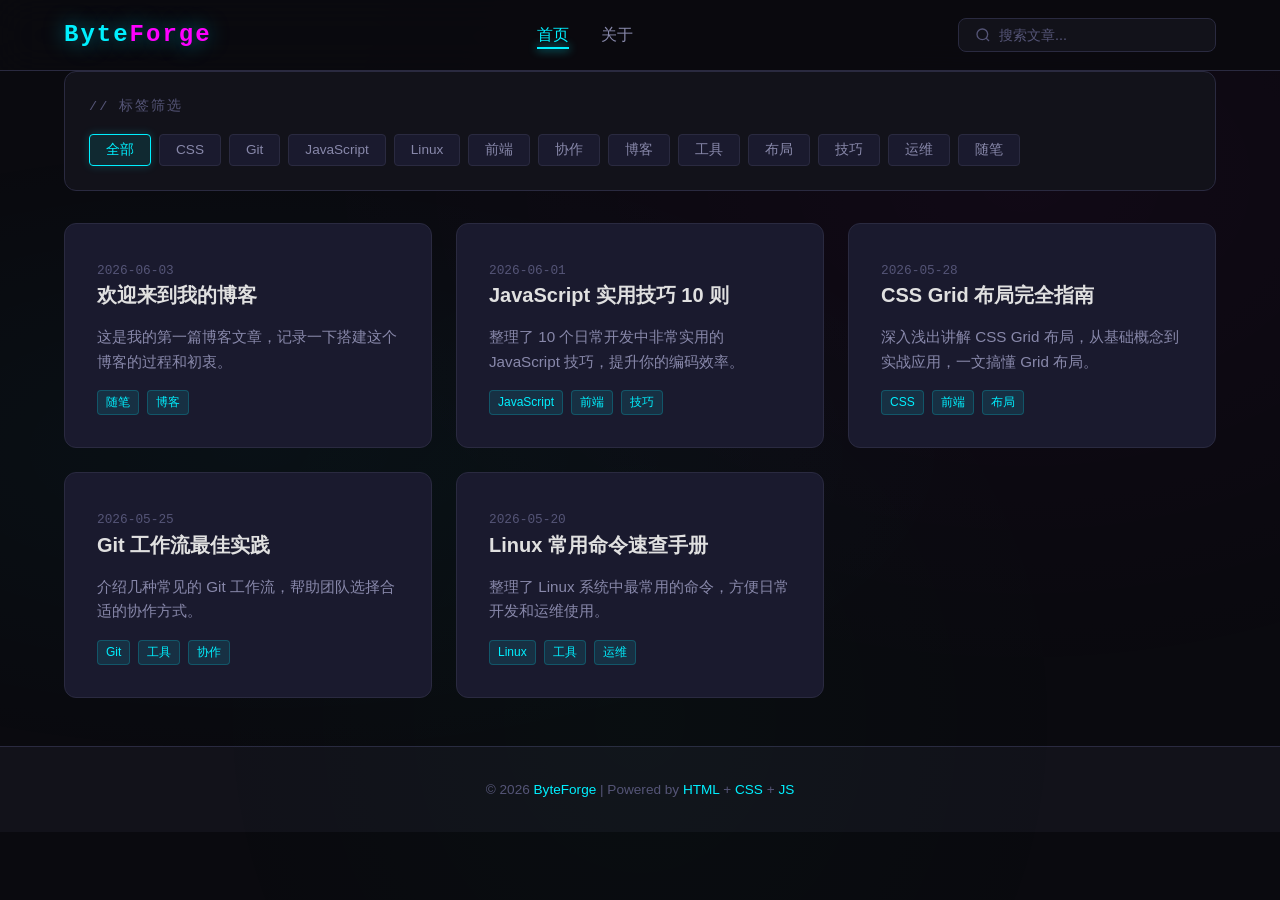
==== index.html @ 5837dc27 "init: 暗黑科技风个人博客" ====
<!DOCTYPE html>
<html lang="zh-CN">
<head>
  <meta charset="UTF-8">
  <meta name="viewport" content="width=device-width, initial-scale=1.0">
  <title>ByteForge | 暗黑科技博客</title>
  <meta name="description" content="一个暗黑科技风格的个人技术博客">
  <link rel="stylesheet" href="css/style.css">
  <link rel="icon" href="data:image/svg+xml,<svg xmlns='http://www.w3.org/2000/svg' viewBox='0 0 100 100'><text y='.9em' font-size='90'>⚡</text></svg>">
</head>
<body>
  <!-- 导航栏 -->
  <nav class="navbar">
    <div class="container">
      <a href="index.html" class="logo">Byte<span>Forge</span></a>

      <button class="menu-toggle" id="menu-toggle" aria-label="菜单">
        <svg width="24" height="24" viewBox="0 0 24 24" fill="none" stroke="currentColor" stroke-width="2">
          <line x1="3" y1="6" x2="21" y2="6"/>
          <line x1="3" y1="12" x2="21" y2="12"/>
          <line x1="3" y1="18" x2="21" y2="18"/>
        </svg>
      </button>

      <ul class="nav-links" id="nav-links">
        <li><a href="index.html" class="active">首页</a></li>
        <li><a href="about.html">关于</a></li>
      </ul>

      <div class="search-box">
        <svg viewBox="0 0 24 24" fill="none" stroke="currentColor" stroke-width="2">
          <circle cx="11" cy="11" r="8"/>
          <path d="m21 21-4.35-4.35"/>
        </svg>
        <input type="text" id="search-input" placeholder="搜索文章...">
      </div>
    </div>
  </nav>

  <!-- 主内容 -->
  <main class="container">
    <!-- 标签云 -->
    <section class="tag-cloud" id="tag-cloud">
      <!-- 动态生成 -->
    </section>

    <!-- 文章列表 -->
    <section class="posts-grid" id="posts-grid">
      <!-- 动态生成 -->
    </section>
  </main>

  <!-- 页脚 -->
  <footer class="footer">
    <div class="container">
      <p>
        &copy; 2026 <span class="neon-text">ByteForge</span> |
        Powered by <span class="neon-text">HTML</span> + <span class="neon-text">CSS</span> + <span class="neon-text">JS</span>
      </p>
    </div>
  </footer>

  <!-- 返回顶部按钮 -->
  <button class="back-to-top" id="back-to-top" aria-label="返回顶部">
    <svg width="20" height="20" viewBox="0 0 24 24" fill="none" stroke="currentColor" stroke-width="2">
      <polyline points="18 15 12 9 6 15"/>
    </svg>
  </button>

  <!-- 脚本 -->
  <script src="js/posts.js"></script>
  <script src="js/main.js"></script>
</body>
</html>
---- css/style.css ----
/* ===== 暗黑科技风主题 ===== */

/* CSS 变量 */
:root {
  /* 主色调 */
  --bg-primary: #0a0a0f;
  --bg-secondary: #12121a;
  --bg-card: #1a1a2e;
  --bg-card-hover: #222240;

  /* 霓虹色 */
  --neon-cyan: #00f0ff;
  --neon-purple: #ff00ff;
  --neon-green: #00ff88;
  --neon-pink: #ff3366;

  /* 文字色 */
  --text-primary: #e0e0e0;
  --text-secondary: #8888aa;
  --text-muted: #555577;

  /* 边框 */
  --border-color: #2a2a40;
  --border-glow: rgba(0, 240, 255, 0.3);

  /* 阴影 */
  --shadow-neon: 0 0 15px rgba(0, 240, 255, 0.2);
  --shadow-card: 0 4px 20px rgba(0, 0, 0, 0.3);

  /* 间距 */
  --spacing-xs: 4px;
  --spacing-sm: 8px;
  --spacing-md: 16px;
  --spacing-lg: 24px;
  --spacing-xl: 32px;
  --spacing-2xl: 48px;

  /* 圆角 */
  --radius-sm: 4px;
  --radius-md: 8px;
  --radius-lg: 12px;

  /* 字体 */
  --font-mono: 'Consolas', 'Monaco', 'Courier New', monospace;
  --font-sans: -apple-system, BlinkMacSystemFont, 'Segoe UI', Roboto, sans-serif;

  /* 动画 */
  --transition-fast: 0.2s ease;
  --transition-normal: 0.3s ease;
}

/* ===== 基础重置 ===== */
*,
*::before,
*::after {
  box-sizing: border-box;
  margin: 0;
  padding: 0;
}

html {
  scroll-behavior: smooth;
  font-size: 16px;
}

body {
  font-family: var(--font-sans);
  background: var(--bg-primary);
  color: var(--text-primary);
  line-height: 1.6;
  min-height: 100vh;
  overflow-x: hidden;
}

/* 背景动画 */
body::before {
  content: '';
  position: fixed;
  top: 0;
  left: 0;
  width: 100%;
  height: 100%;
  background:
    radial-gradient(ellipse at 20% 50%, rgba(0, 240, 255, 0.03) 0%, transparent 50%),
    radial-gradient(ellipse at 80% 20%, rgba(255, 0, 255, 0.03) 0%, transparent 50%),
    radial-gradient(ellipse at 50% 80%, rgba(0, 255, 136, 0.02) 0%, transparent 50%);
  pointer-events: none;
  z-index: 0;
}

a {
  color: var(--neon-cyan);
  text-decoration: none;
  transition: var(--transition-fast);
}

a:hover {
  color: var(--neon-purple);
  text-shadow: 0 0 10px rgba(255, 0, 255, 0.5);
}

/* ===== 容器 ===== */
.container {
  max-width: 1200px;
  margin: 0 auto;
  padding: 0 var(--spacing-lg);
  position: relative;
  z-index: 1;
}

/* ===== 导航栏 ===== */
.navbar {
  background: rgba(10, 10, 15, 0.9);
  backdrop-filter: blur(20px);
  border-bottom: 1px solid var(--border-color);
  position: sticky;
  top: 0;
  z-index: 100;
  padding: var(--spacing-md) 0;
}

.navbar .container {
  display: flex;
  align-items: center;
  justify-content: space-between;
  gap: var(--spacing-lg);
}

.logo {
  font-family: var(--font-mono);
  font-size: 1.5rem;
  font-weight: 700;
  color: var(--neon-cyan);
  text-shadow: 0 0 20px rgba(0, 240, 255, 0.5);
  letter-spacing: 2px;
}

.logo span {
  color: var(--neon-purple);
}

.nav-links {
  display: flex;
  gap: var(--spacing-xl);
  list-style: none;
}

.nav-links a {
  color: var(--text-secondary);
  font-weight: 500;
  position: relative;
  padding: var(--spacing-xs) 0;
}

.nav-links a::after {
  content: '';
  position: absolute;
  bottom: -2px;
  left: 0;
  width: 0;
  height: 2px;
  background: var(--neon-cyan);
  box-shadow: 0 0 10px var(--neon-cyan);
  transition: var(--transition-normal);
}

.nav-links a:hover::after,
.nav-links a.active::after {
  width: 100%;
}

.nav-links a:hover,
.nav-links a.active {
  color: var(--neon-cyan);
  text-shadow: none;
}

/* 搜索框 */
.search-box {
  display: flex;
  align-items: center;
  background: var(--bg-secondary);
  border: 1px solid var(--border-color);
  border-radius: var(--radius-md);
  padding: var(--spacing-sm) var(--spacing-md);
  transition: var(--transition-normal);
}

.search-box:focus-within {
  border-color: var(--neon-cyan);
  box-shadow: var(--shadow-neon);
}

.search-box svg {
  width: 16px;
  height: 16px;
  color: var(--text-muted);
  margin-right: var(--spacing-sm);
}

.search-box input {
  background: none;
  border: none;
  color: var(--text-primary);
  font-size: 0.9rem;
  width: 200px;
  outline: none;
}

.search-box input::placeholder {
  color: var(--text-muted);
}

/* 移动端菜单按钮 */
.menu-toggle {
  display: none;
  background: none;
  border: none;
  color: var(--text-primary);
  cursor: pointer;
  padding: var(--spacing-sm);
}

/* ===== 标签云 ===== */
.tag-cloud {
  display: flex;
  flex-wrap: wrap;
  gap: var(--spacing-sm);
  margin-bottom: var(--spacing-xl);
  padding: var(--spacing-lg);
  background: var(--bg-secondary);
  border-radius: var(--radius-lg);
  border: 1px solid var(--border-color);
}

.tag-cloud-title {
  width: 100%;
  font-family: var(--font-mono);
  font-size: 0.85rem;
  color: var(--text-muted);
  margin-bottom: var(--spacing-sm);
  text-transform: uppercase;
  letter-spacing: 2px;
}

.tag {
  display: inline-block;
  padding: var(--spacing-xs) var(--spacing-md);
  background: var(--bg-card);
  border: 1px solid var(--border-color);
  border-radius: var(--radius-sm);
  font-size: 0.85rem;
  color: var(--text-secondary);
  cursor: pointer;
  transition: var(--transition-fast);
}

.tag:hover,
.tag.active {
  background: rgba(0, 240, 255, 0.1);
  border-color: var(--neon-cyan);
  color: var(--neon-cyan);
  box-shadow: 0 0 10px rgba(0, 240, 255, 0.2);
}

/* ===== 文章卡片 ===== */
.posts-grid {
  display: grid;
  grid-template-columns: repeat(auto-fill, minmax(350px, 1fr));
  gap: var(--spacing-lg);
  margin-bottom: var(--spacing-2xl);
}

.post-card {
  background: var(--bg-card);
  border: 1px solid var(--border-color);
  border-radius: var(--radius-lg);
  padding: var(--spacing-xl);
  transition: var(--transition-normal);
  cursor: pointer;
  position: relative;
  overflow: hidden;
}

.post-card::before {
  content: '';
  position: absolute;
  top: 0;
  left: 0;
  right: 0;
  height: 3px;
  background: linear-gradient(90deg, var(--neon-cyan), var(--neon-purple));
  transform: scaleX(0);
  transform-origin: left;
  transition: var(--transition-normal);
}

.post-card:hover {
  background: var(--bg-card-hover);
  border-color: var(--neon-cyan);
  box-shadow: var(--shadow-neon);
  transform: translateY(-5px);
}

.post-card:hover::before {
  transform: scaleX(1);
}

.post-date {
  font-family: var(--font-mono);
  font-size: 0.8rem;
  color: var(--text-muted);
  margin-bottom: var(--spacing-sm);
}

.post-title {
  font-size: 1.25rem;
  font-weight: 600;
  color: var(--text-primary);
  margin-bottom: var(--spacing-md);
  line-height: 1.4;
}

.post-card:hover .post-title {
  color: var(--neon-cyan);
}

.post-summary {
  font-size: 0.95rem;
  color: var(--text-secondary);
  line-height: 1.6;
  margin-bottom: var(--spacing-md);
}

.post-tags {
  display: flex;
  flex-wrap: wrap;
  gap: var(--spacing-sm);
}

.post-tag {
  font-size: 0.75rem;
  padding: 2px var(--spacing-sm);
  background: rgba(0, 240, 255, 0.1);
  border: 1px solid rgba(0, 240, 255, 0.2);
  border-radius: var(--radius-sm);
  color: var(--neon-cyan);
}

/* ===== 文章详情页 ===== */
.post-header {
  text-align: center;
  padding: var(--spacing-2xl) 0;
  border-bottom: 1px solid var(--border-color);
  margin-bottom: var(--spacing-xl);
}

.post-header h1 {
  font-size: 2.5rem;
  font-weight: 700;
  color: var(--text-primary);
  margin-bottom: var(--spacing-md);
  line-height: 1.3;
}

.post-meta {
  display: flex;
  justify-content: center;
  gap: var(--spacing-xl);
  color: var(--text-muted);
  font-size: 0.9rem;
}

.post-content {
  max-width: 800px;
  margin: 0 auto;
  padding-bottom: var(--spacing-2xl);
}

.post-content h1,
.post-content h2,
.post-content h3 {
  color: var(--neon-cyan);
  margin-top: var(--spacing-xl);
  margin-bottom: var(--spacing-md);
  font-weight: 600;
}

.post-content h1 { font-size: 2rem; }
.post-content h2 { font-size: 1.5rem; }
.post-content h3 { font-size: 1.25rem; }

.post-content p {
  margin-bottom: var(--spacing-md);
  color: var(--text-primary);
}

.post-content ul,
.post-content ol {
  margin-bottom: var(--spacing-md);
  padding-left: var(--spacing-xl);
}

.post-content li {
  margin-bottom: var(--spacing-sm);
  color: var(--text-primary);
}

.post-content code {
  font-family: var(--font-mono);
  background: var(--bg-secondary);
  padding: 2px 6px;
  border-radius: var(--radius-sm);
  font-size: 0.9em;
  color: var(--neon-green);
}

.post-content pre {
  background: var(--bg-secondary);
  border: 1px solid var(--border-color);
  border-radius: var(--radius-md);
  padding: var(--spacing-lg);
  margin-bottom: var(--spacing-md);
  overflow-x: auto;
}

.post-content pre code {
  background: none;
  padding: 0;
  color: var(--text-primary);
}

.post-content blockquote {
  border-left: 3px solid var(--neon-purple);
  padding-left: var(--spacing-md);
  margin-bottom: var(--spacing-md);
  color: var(--text-secondary);
  font-style: italic;
}

.post-content table {
  width: 100%;
  border-collapse: collapse;
  margin-bottom: var(--spacing-md);
}

.post-content th,
.post-content td {
  border: 1px solid var(--border-color);
  padding: var(--spacing-sm) var(--spacing-md);
  text-align: left;
}

.post-content th {
  background: var(--bg-secondary);
  color: var(--neon-cyan);
}

.post-content hr {
  border: none;
  border-top: 1px solid var(--border-color);
  margin: var(--spacing-xl) 0;
}

.post-content strong {
  color: var(--neon-pink);
}

/* 文章导航 */
.post-nav {
  display: flex;
  justify-content: space-between;
  gap: var(--spacing-lg);
  padding-top: var(--spacing-xl);
  border-top: 1px solid var(--border-color);
  margin-top: var(--spacing-2xl);
}

.post-nav a {
  display: flex;
  flex-direction: column;
  gap: var(--spacing-xs);
  padding: var(--spacing-md);
  background: var(--bg-card);
  border: 1px solid var(--border-color);
  border-radius: var(--radius-md);
  transition: var(--transition-fast);
  max-width: 45%;
}

.post-nav a:hover {
  border-color: var(--neon-cyan);
  box-shadow: var(--shadow-neon);
}

.post-nav .label {
  font-size: 0.8rem;
  color: var(--text-muted);
}

.post-nav .title {
  color: var(--text-primary);
  font-weight: 500;
}

/* 目录 */
.toc {
  position: fixed;
  right: 20px;
  top: 100px;
  width: 220px;
  max-height: calc(100vh - 150px);
  overflow-y: auto;
  background: var(--bg-secondary);
  border: 1px solid var(--border-color);
  border-radius: var(--radius-md);
  padding: var(--spacing-md);
  z-index: 50;
}

.toc-title {
  font-family: var(--font-mono);
  font-size: 0.8rem;
  color: var(--text-muted);
  text-transform: uppercase;
  letter-spacing: 2px;
  margin-bottom: var(--spacing-md);
}

.toc-list {
  list-style: none;
}

.toc-list li {
  margin-bottom: var(--spacing-sm);
}

.toc-list a {
  font-size: 0.85rem;
  color: var(--text-secondary);
  display: block;
  padding: var(--spacing-xs) 0;
}

.toc-list a:hover,
.toc-list a.active {
  color: var(--neon-cyan);
}

.toc-list .h3 {
  padding-left: var(--spacing-md);
}

/* ===== 关于页面 ===== */
.about-section {
  padding: var(--spacing-2xl) 0;
}

.about-header {
  text-align: center;
  margin-bottom: var(--spacing-2xl);
}

.about-header h1 {
  font-size: 2.5rem;
  color: var(--neon-cyan);
  text-shadow: 0 0 30px rgba(0, 240, 255, 0.3);
  margin-bottom: var(--spacing-md);
}

.about-header p {
  color: var(--text-secondary);
  font-size: 1.1rem;
}

.about-content {
  display: grid;
  grid-template-columns: 1fr 1fr;
  gap: var(--spacing-2xl);
  align-items: start;
}

.about-text {
  line-height: 1.8;
  color: var(--text-primary);
}

.about-text p {
  margin-bottom: var(--spacing-md);
}

.skills-section {
  background: var(--bg-card);
  border: 1px solid var(--border-color);
  border-radius: var(--radius-lg);
  padding: var(--spacing-xl);
}

.skills-title {
  font-family: var(--font-mono);
  font-size: 1rem;
  color: var(--neon-cyan);
  margin-bottom: var(--spacing-lg);
}

.skill-item {
  margin-bottom: var(--spacing-md);
}

.skill-name {
  display: flex;
  justify-content: space-between;
  margin-bottom: var(--spacing-xs);
  font-size: 0.9rem;
  color: var(--text-secondary);
}

.skill-bar {
  height: 6px;
  background: var(--bg-secondary);
  border-radius: 3px;
  overflow: hidden;
}

.skill-fill {
  height: 100%;
  background: linear-gradient(90deg, var(--neon-cyan), var(--neon-purple));
  border-radius: 3px;
  transition: width 1s ease;
  box-shadow: 0 0 10px rgba(0, 240, 255, 0.3);
}

.contact-section {
  margin-top: var(--spacing-2xl);
  text-align: center;
}

.contact-links {
  display: flex;
  justify-content: center;
  gap: var(--spacing-lg);
  margin-top: var(--spacing-lg);
}

.contact-link {
  display: flex;
  align-items: center;
  gap: var(--spacing-sm);
  padding: var(--spacing-md) var(--spacing-xl);
  background: var(--bg-card);
  border: 1px solid var(--border-color);
  border-radius: var(--radius-md);
  color: var(--text-secondary);
  transition: var(--transition-fast);
}

.contact-link:hover {
  border-color: var(--neon-cyan);
  color: var(--neon-cyan);
  box-shadow: var(--shadow-neon);
}

/* ===== 页脚 ===== */
.footer {
  background: var(--bg-secondary);
  border-top: 1px solid var(--border-color);
  padding: var(--spacing-xl) 0;
  text-align: center;
  margin-top: var(--spacing-2xl);
}

.footer p {
  color: var(--text-muted);
  font-size: 0.85rem;
}

.footer .neon-text {
  color: var(--neon-cyan);
}

/* ===== 空状态 ===== */
.empty-state {
  text-align: center;
  padding: var(--spacing-2xl);
  color: var(--text-muted);
}

.empty-state svg {
  width: 64px;
  height: 64px;
  margin-bottom: var(--spacing-md);
  opacity: 0.5;
}

/* ===== 返回顶部 ===== */
.back-to-top {
  position: fixed;
  bottom: 30px;
  right: 30px;
  width: 44px;
  height: 44px;
  background: var(--bg-card);
  border: 1px solid var(--border-color);
  border-radius: 50%;
  display: flex;
  align-items: center;
  justify-content: center;
  color: var(--neon-cyan);
  cursor: pointer;
  opacity: 0;
  visibility: hidden;
  transition: var(--transition-normal);
  z-index: 99;
}

.back-to-top.visible {
  opacity: 1;
  visibility: visible;
}

.back-to-top:hover {
  background: var(--neon-cyan);
  color: var(--bg-primary);
  box-shadow: 0 0 20px rgba(0, 240, 255, 0.4);
}

/* ===== 动画 ===== */
@keyframes fadeInUp {
  from {
    opacity: 0;
    transform: translateY(20px);
  }
  to {
    opacity: 1;
    transform: translateY(0);
  }
}

@keyframes glow {
  0%, 100% {
    box-shadow: 0 0 5px rgba(0, 240, 255, 0.2);
  }
  50% {
    box-shadow: 0 0 20px rgba(0, 240, 255, 0.4);
  }
}

.animate-in {
  animation: fadeInUp 0.5s ease forwards;
}

/* ===== 响应式 ===== */
@media (max-width: 1024px) {
  .toc {
    display: none;
  }

  .posts-grid {
    grid-template-columns: repeat(auto-fill, minmax(300px, 1fr));
  }
}

@media (max-width: 768px) {
  .navbar .container {
    flex-wrap: wrap;
  }

  .menu-toggle {
    display: block;
  }

  .nav-links {
    display: none;
    width: 100%;
    flex-direction: column;
    gap: var(--spacing-sm);
    padding-top: var(--spacing-md);
    border-top: 1px solid var(--border-color);
    margin-top: var(--spacing-md);
  }

  .nav-links.active {
    display: flex;
  }

  .search-box {
    width: 100%;
    order: 3;
  }

  .search-box input {
    width: 100%;
  }

  .posts-grid {
    grid-template-columns: 1fr;
  }

  .about-content {
    grid-template-columns: 1fr;
  }

  .post-header h1 {
    font-size: 1.8rem;
  }

  .contact-links {
    flex-direction: column;
    align-items: center;
  }

  .post-nav {
    flex-direction: column;
  }

  .post-nav a {
    max-width: 100%;
  }
}

@media (max-width: 480px) {
  .container {
    padding: 0 var(--spacing-md);
  }

  .post-card {
    padding: var(--spacing-lg);
  }

  .logo {
    font-size: 1.2rem;
  }
}

/* ===== 滚动条样式 ===== */
::-webkit-scrollbar {
  width: 8px;
  height: 8px;
}

::-webkit-scrollbar-track {
  background: var(--bg-primary);
}

::-webkit-scrollbar-thumb {
  background: var(--border-color);
  border-radius: 4px;
}

::-webkit-scrollbar-thumb:hover {
  background: var(--text-muted);
}

/* ===== 选中文字样式 ===== */
::selection {
  background: rgba(0, 240, 255, 0.3);
  color: var(--text-primary);
}
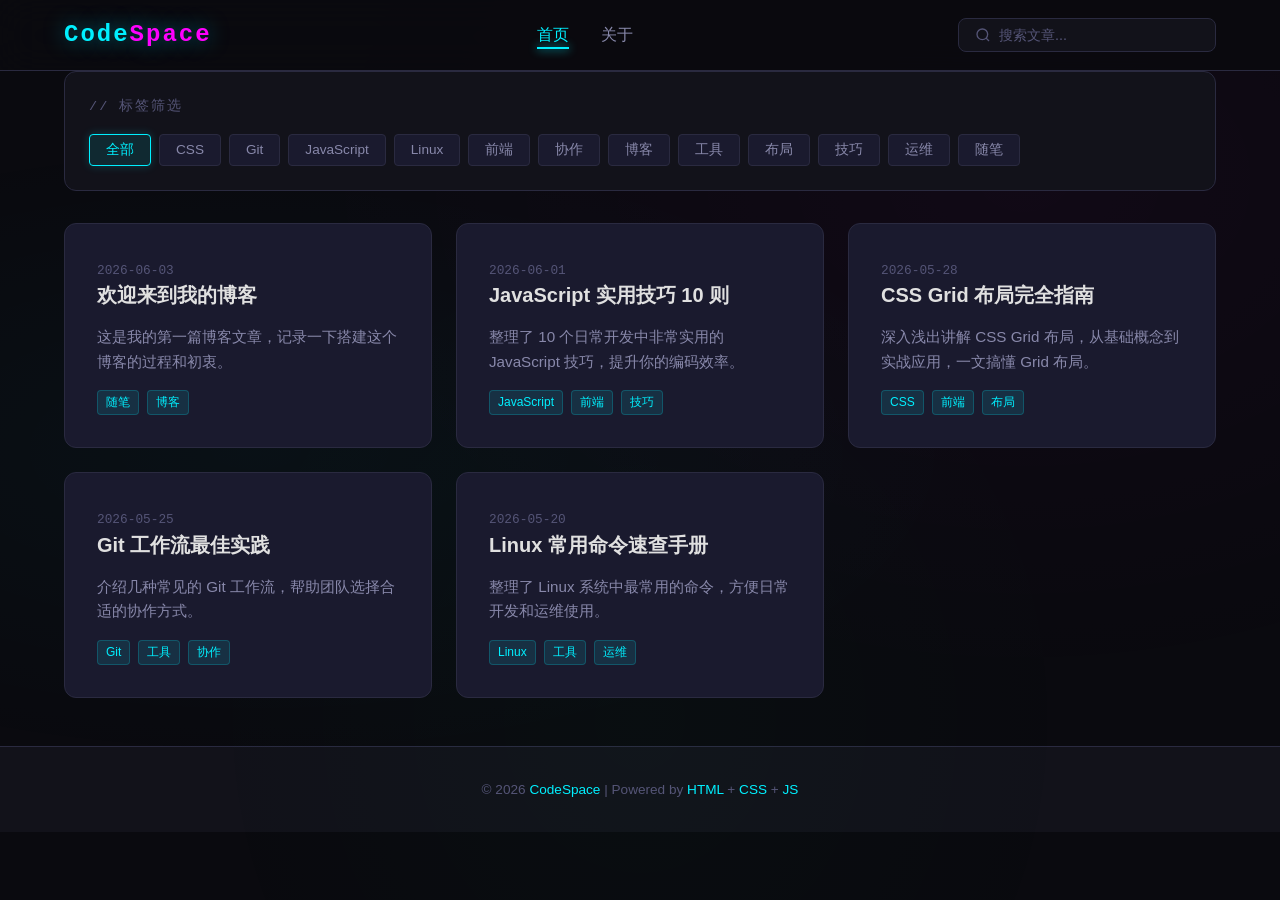
==== commit a92c3aa0: "refactor: 更名为 CodeSpace" ====
--- a/index.html
+++ b/index.html
@@ -3,7 +3,7 @@
 <head>
   <meta charset="UTF-8">
   <meta name="viewport" content="width=device-width, initial-scale=1.0">
-  <title>ByteForge | 暗黑科技博客</title>
+  <title>CodeSpace | 暗黑科技博客</title>
   <meta name="description" content="一个暗黑科技风格的个人技术博客">
   <link rel="stylesheet" href="css/style.css">
   <link rel="icon" href="data:image/svg+xml,<svg xmlns='http://www.w3.org/2000/svg' viewBox='0 0 100 100'><text y='.9em' font-size='90'>⚡</text></svg>">
@@ -12,7 +12,7 @@
   <!-- 导航栏 -->
   <nav class="navbar">
     <div class="container">
-      <a href="index.html" class="logo">Byte<span>Forge</span></a>
+      <a href="index.html" class="logo">Code<span>Space</span></a>
 
       <button class="menu-toggle" id="menu-toggle" aria-label="菜单">
         <svg width="24" height="24" viewBox="0 0 24 24" fill="none" stroke="currentColor" stroke-width="2">
@@ -54,7 +54,7 @@
   <footer class="footer">
     <div class="container">
       <p>
-        &copy; 2026 <span class="neon-text">ByteForge</span> |
+        &copy; 2026 <span class="neon-text">CodeSpace</span> |
         Powered by <span class="neon-text">HTML</span> + <span class="neon-text">CSS</span> + <span class="neon-text">JS</span>
       </p>
     </div>
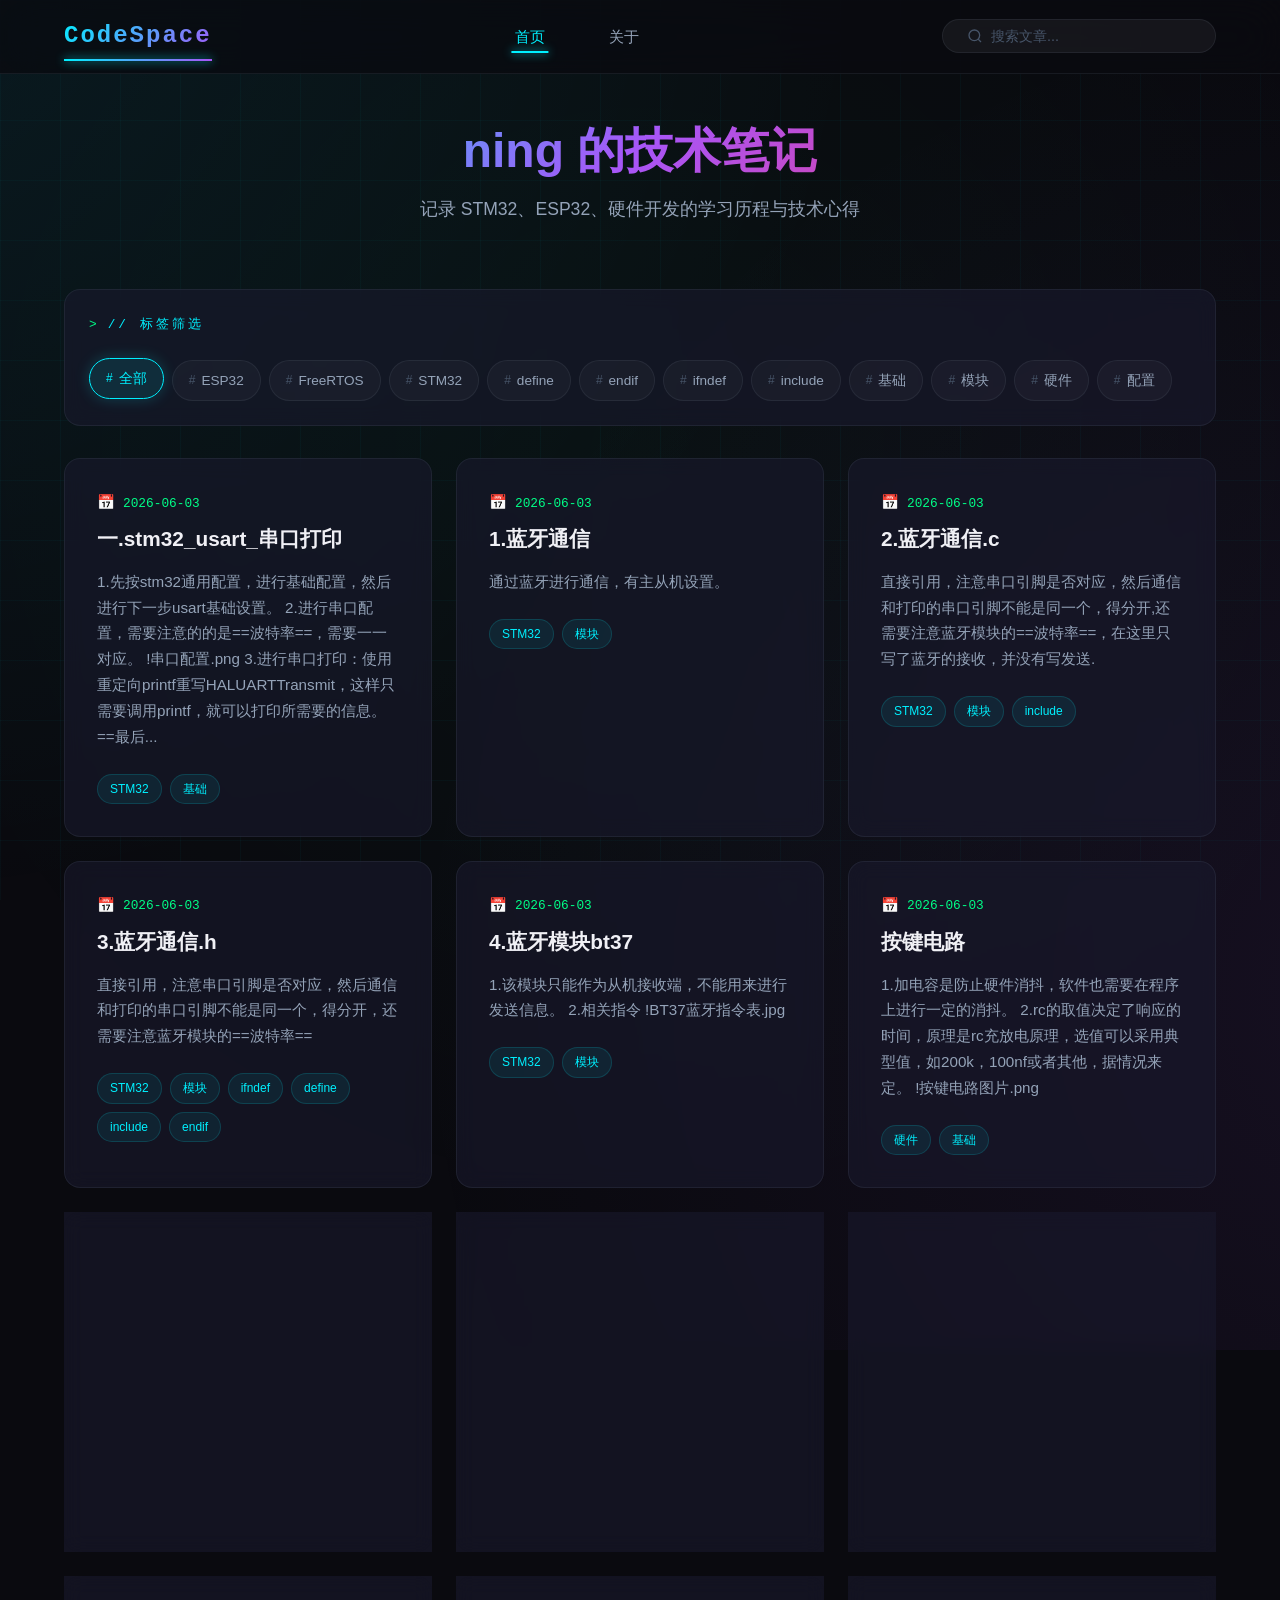
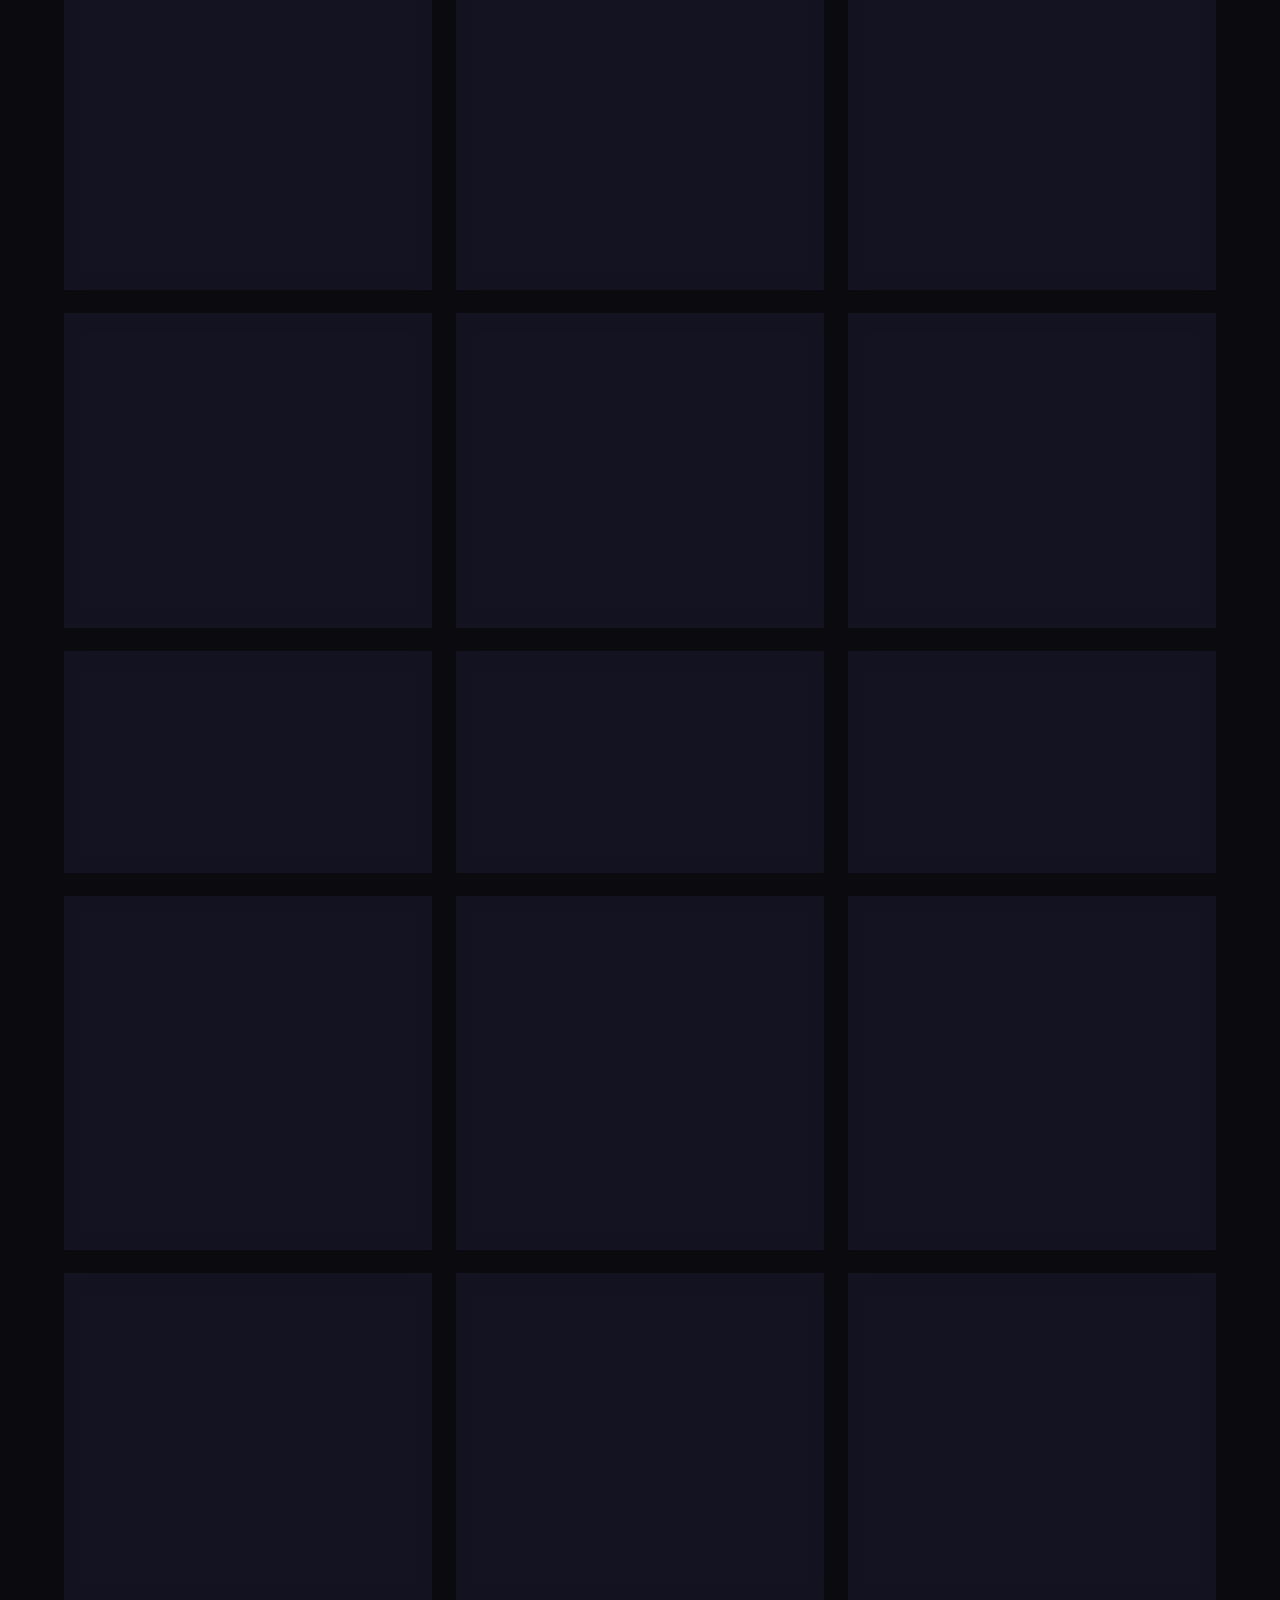
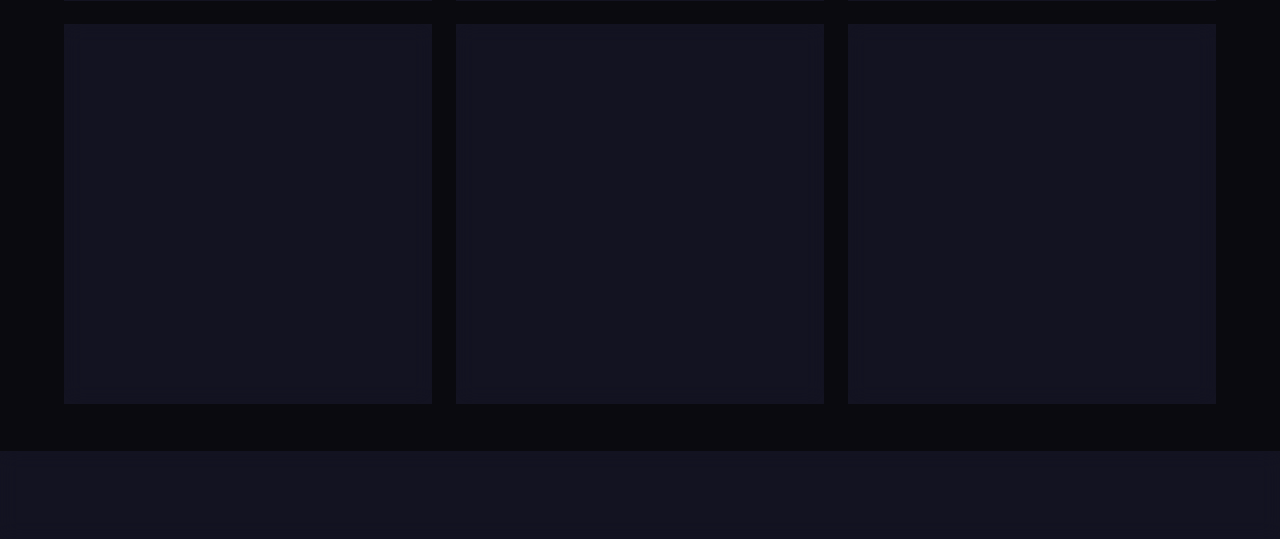
==== commit afb483d7: "style: 全新界面设计 v2" ====
--- a/index.html
+++ b/index.html
@@ -12,7 +12,7 @@
   <!-- 导航栏 -->
   <nav class="navbar">
     <div class="container">
-      <a href="index.html" class="logo">Code<span>Space</span></a>
+      <a href="index.html" class="logo">CodeSpace</a>
 
       <button class="menu-toggle" id="menu-toggle" aria-label="菜单">
         <svg width="24" height="24" viewBox="0 0 24 24" fill="none" stroke="currentColor" stroke-width="2">
@@ -39,6 +39,12 @@
 
   <!-- 主内容 -->
   <main class="container">
+    <!-- Hero 区域 -->
+    <section class="hero">
+      <h1>ning 的技术笔记</h1>
+      <p>记录 STM32、ESP32、硬件开发的学习历程与技术心得</p>
+    </section>
+
     <!-- 标签云 -->
     <section class="tag-cloud" id="tag-cloud">
       <!-- 动态生成 -->
--- a/css/style.css
+++ b/css/style.css
@@ -1,31 +1,32 @@
-/* ===== 暗黑科技风主题 ===== */
+/* ===== 暗黑科技风主题 v2 ===== */
 
 /* CSS 变量 */
 :root {
   /* 主色调 */
   --bg-primary: #0a0a0f;
   --bg-secondary: #12121a;
-  --bg-card: #1a1a2e;
-  --bg-card-hover: #222240;
+  --bg-card: rgba(26, 26, 46, 0.6);
+  --bg-card-hover: rgba(34, 34, 64, 0.8);
 
   /* 霓虹色 */
   --neon-cyan: #00f0ff;
-  --neon-purple: #ff00ff;
+  --neon-purple: #a855f7;
   --neon-green: #00ff88;
   --neon-pink: #ff3366;
+  --neon-blue: #3b82f6;
 
   /* 文字色 */
-  --text-primary: #e0e0e0;
-  --text-secondary: #8888aa;
-  --text-muted: #555577;
+  --text-primary: #f0f0f5;
+  --text-secondary: #94a3b8;
+  --text-muted: #475569;
 
   /* 边框 */
-  --border-color: #2a2a40;
+  --border-color: rgba(148, 163, 184, 0.1);
   --border-glow: rgba(0, 240, 255, 0.3);
 
   /* 阴影 */
-  --shadow-neon: 0 0 15px rgba(0, 240, 255, 0.2);
-  --shadow-card: 0 4px 20px rgba(0, 0, 0, 0.3);
+  --shadow-neon: 0 0 20px rgba(0, 240, 255, 0.15), 0 0 40px rgba(0, 240, 255, 0.05);
+  --shadow-card: 0 4px 30px rgba(0, 0, 0, 0.3);
 
   /* 间距 */
   --spacing-xs: 4px;
@@ -36,17 +37,18 @@
   --spacing-2xl: 48px;
 
   /* 圆角 */
-  --radius-sm: 4px;
-  --radius-md: 8px;
-  --radius-lg: 12px;
+  --radius-sm: 6px;
+  --radius-md: 10px;
+  --radius-lg: 16px;
 
   /* 字体 */
-  --font-mono: 'Consolas', 'Monaco', 'Courier New', monospace;
-  --font-sans: -apple-system, BlinkMacSystemFont, 'Segoe UI', Roboto, sans-serif;
+  --font-mono: 'JetBrains Mono', 'Fira Code', 'Consolas', monospace;
+  --font-sans: 'Inter', -apple-system, BlinkMacSystemFont, 'Segoe UI', sans-serif;
 
   /* 动画 */
-  --transition-fast: 0.2s ease;
-  --transition-normal: 0.3s ease;
+  --transition-fast: 0.2s cubic-bezier(0.4, 0, 0.2, 1);
+  --transition-normal: 0.3s cubic-bezier(0.4, 0, 0.2, 1);
+  --transition-slow: 0.5s cubic-bezier(0.4, 0, 0.2, 1);
 }
 
 /* ===== 基础重置 ===== */
@@ -67,12 +69,13 @@
   font-family: var(--font-sans);
   background: var(--bg-primary);
   color: var(--text-primary);
-  line-height: 1.6;
+  line-height: 1.7;
   min-height: 100vh;
   overflow-x: hidden;
-}
-
-/* 背景动画 */
+  position: relative;
+}
+
+/* 网格背景 */
 body::before {
   content: '';
   position: fixed;
@@ -80,14 +83,38 @@
   left: 0;
   width: 100%;
   height: 100%;
-  background:
-    radial-gradient(ellipse at 20% 50%, rgba(0, 240, 255, 0.03) 0%, transparent 50%),
-    radial-gradient(ellipse at 80% 20%, rgba(255, 0, 255, 0.03) 0%, transparent 50%),
-    radial-gradient(ellipse at 50% 80%, rgba(0, 255, 136, 0.02) 0%, transparent 50%);
+  background-image:
+    linear-gradient(rgba(0, 240, 255, 0.03) 1px, transparent 1px),
+    linear-gradient(90deg, rgba(0, 240, 255, 0.03) 1px, transparent 1px);
+  background-size: 60px 60px;
   pointer-events: none;
   z-index: 0;
 }
 
+/* 渐变光晕 */
+body::after {
+  content: '';
+  position: fixed;
+  top: -50%;
+  left: -50%;
+  width: 200%;
+  height: 200%;
+  background:
+    radial-gradient(circle at 20% 20%, rgba(0, 240, 255, 0.08) 0%, transparent 40%),
+    radial-gradient(circle at 80% 80%, rgba(168, 85, 247, 0.08) 0%, transparent 40%),
+    radial-gradient(circle at 50% 50%, rgba(0, 255, 136, 0.03) 0%, transparent 50%);
+  animation: bgFloat 20s ease-in-out infinite;
+  pointer-events: none;
+  z-index: 0;
+}
+
+@keyframes bgFloat {
+  0%, 100% { transform: translate(0, 0) rotate(0deg); }
+  25% { transform: translate(-2%, 2%) rotate(1deg); }
+  50% { transform: translate(1%, -1%) rotate(-0.5deg); }
+  75% { transform: translate(2%, 1%) rotate(0.5deg); }
+}
+
 a {
   color: var(--neon-cyan);
   text-decoration: none;
@@ -95,8 +122,8 @@
 }
 
 a:hover {
-  color: var(--neon-purple);
-  text-shadow: 0 0 10px rgba(255, 0, 255, 0.5);
+  color: #67e8f9;
+  text-shadow: 0 0 20px rgba(0, 240, 255, 0.5);
 }
 
 /* ===== 容器 ===== */
@@ -110,8 +137,8 @@
 
 /* ===== 导航栏 ===== */
 .navbar {
-  background: rgba(10, 10, 15, 0.9);
-  backdrop-filter: blur(20px);
+  background: rgba(10, 10, 15, 0.8);
+  backdrop-filter: blur(20px) saturate(180%);
   border-bottom: 1px solid var(--border-color);
   position: sticky;
   top: 0;
@@ -130,13 +157,23 @@
   font-family: var(--font-mono);
   font-size: 1.5rem;
   font-weight: 700;
-  color: var(--neon-cyan);
-  text-shadow: 0 0 20px rgba(0, 240, 255, 0.5);
+  background: linear-gradient(135deg, var(--neon-cyan), var(--neon-purple));
+  -webkit-background-clip: text;
+  -webkit-text-fill-color: transparent;
+  background-clip: text;
   letter-spacing: 2px;
-}
-
-.logo span {
-  color: var(--neon-purple);
+  position: relative;
+}
+
+.logo::after {
+  content: '';
+  position: absolute;
+  bottom: -4px;
+  left: 0;
+  width: 100%;
+  height: 2px;
+  background: linear-gradient(90deg, var(--neon-cyan), var(--neon-purple));
+  box-shadow: 0 0 10px var(--neon-cyan);
 }
 
 .nav-links {
@@ -148,15 +185,24 @@
 .nav-links a {
   color: var(--text-secondary);
   font-weight: 500;
+  font-size: 0.95rem;
   position: relative;
-  padding: var(--spacing-xs) 0;
+  padding: var(--spacing-sm) var(--spacing-md);
+  border-radius: var(--radius-sm);
+  transition: var(--transition-fast);
+}
+
+.nav-links a:hover {
+  color: var(--text-primary);
+  background: rgba(255, 255, 255, 0.05);
 }
 
 .nav-links a::after {
   content: '';
   position: absolute;
-  bottom: -2px;
-  left: 0;
+  bottom: 0;
+  left: 50%;
+  transform: translateX(-50%);
   width: 0;
   height: 2px;
   background: var(--neon-cyan);
@@ -166,29 +212,28 @@
 
 .nav-links a:hover::after,
 .nav-links a.active::after {
-  width: 100%;
-}
-
-.nav-links a:hover,
+  width: 60%;
+}
+
 .nav-links a.active {
   color: var(--neon-cyan);
-  text-shadow: none;
 }
 
 /* 搜索框 */
 .search-box {
   display: flex;
   align-items: center;
-  background: var(--bg-secondary);
+  background: rgba(255, 255, 255, 0.05);
   border: 1px solid var(--border-color);
-  border-radius: var(--radius-md);
-  padding: var(--spacing-sm) var(--spacing-md);
+  border-radius: 50px;
+  padding: var(--spacing-sm) var(--spacing-lg);
   transition: var(--transition-normal);
 }
 
 .search-box:focus-within {
   border-color: var(--neon-cyan);
   box-shadow: var(--shadow-neon);
+  background: rgba(0, 240, 255, 0.05);
 }
 
 .search-box svg {
@@ -221,6 +266,31 @@
   padding: var(--spacing-sm);
 }
 
+/* ===== Hero 区域 ===== */
+.hero {
+  text-align: center;
+  padding: var(--spacing-2xl) 0 var(--spacing-xl);
+  margin-bottom: var(--spacing-xl);
+}
+
+.hero h1 {
+  font-size: 3rem;
+  font-weight: 800;
+  background: linear-gradient(135deg, var(--neon-cyan), var(--neon-purple), var(--neon-pink));
+  -webkit-background-clip: text;
+  -webkit-text-fill-color: transparent;
+  background-clip: text;
+  margin-bottom: var(--spacing-md);
+  line-height: 1.2;
+}
+
+.hero p {
+  color: var(--text-secondary);
+  font-size: 1.1rem;
+  max-width: 600px;
+  margin: 0 auto;
+}
+
 /* ===== 标签云 ===== */
 .tag-cloud {
   display: flex;
@@ -228,7 +298,8 @@
   gap: var(--spacing-sm);
   margin-bottom: var(--spacing-xl);
   padding: var(--spacing-lg);
-  background: var(--bg-secondary);
+  background: var(--bg-card);
+  backdrop-filter: blur(10px);
   border-radius: var(--radius-lg);
   border: 1px solid var(--border-color);
 }
@@ -236,31 +307,52 @@
 .tag-cloud-title {
   width: 100%;
   font-family: var(--font-mono);
-  font-size: 0.85rem;
-  color: var(--text-muted);
-  margin-bottom: var(--spacing-sm);
+  font-size: 0.8rem;
+  color: var(--neon-cyan);
+  margin-bottom: var(--spacing-md);
   text-transform: uppercase;
-  letter-spacing: 2px;
+  letter-spacing: 3px;
+  display: flex;
+  align-items: center;
+  gap: var(--spacing-sm);
+}
+
+.tag-cloud-title::before {
+  content: '>';
+  color: var(--neon-green);
 }
 
 .tag {
-  display: inline-block;
-  padding: var(--spacing-xs) var(--spacing-md);
-  background: var(--bg-card);
+  display: inline-flex;
+  align-items: center;
+  gap: 6px;
+  padding: var(--spacing-sm) var(--spacing-md);
+  background: rgba(255, 255, 255, 0.03);
   border: 1px solid var(--border-color);
-  border-radius: var(--radius-sm);
+  border-radius: 50px;
   font-size: 0.85rem;
   color: var(--text-secondary);
   cursor: pointer;
   transition: var(--transition-fast);
 }
 
+.tag::before {
+  content: '#';
+  color: var(--text-muted);
+  font-size: 0.75rem;
+}
+
 .tag:hover,
 .tag.active {
   background: rgba(0, 240, 255, 0.1);
   border-color: var(--neon-cyan);
   color: var(--neon-cyan);
-  box-shadow: 0 0 10px rgba(0, 240, 255, 0.2);
+  box-shadow: 0 0 15px rgba(0, 240, 255, 0.2);
+  transform: translateY(-2px);
+}
+
+.tag.active::before {
+  color: var(--neon-cyan);
 }
 
 /* ===== 文章卡片 ===== */
@@ -273,6 +365,7 @@
 
 .post-card {
   background: var(--bg-card);
+  backdrop-filter: blur(10px);
   border: 1px solid var(--border-color);
   border-radius: var(--radius-lg);
   padding: var(--spacing-xl);
@@ -282,6 +375,7 @@
   overflow: hidden;
 }
 
+/* 卡片顶部渐变条 */
 .post-card::before {
   content: '';
   position: absolute;
@@ -289,47 +383,77 @@
   left: 0;
   right: 0;
   height: 3px;
-  background: linear-gradient(90deg, var(--neon-cyan), var(--neon-purple));
+  background: linear-gradient(90deg, var(--neon-cyan), var(--neon-purple), var(--neon-pink));
   transform: scaleX(0);
   transform-origin: left;
   transition: var(--transition-normal);
 }
 
+/* 卡片光晕效果 */
+.post-card::after {
+  content: '';
+  position: absolute;
+  top: 0;
+  left: 0;
+  right: 0;
+  bottom: 0;
+  background: radial-gradient(circle at var(--x, 50%) var(--y, 50%), rgba(0, 240, 255, 0.1) 0%, transparent 60%);
+  opacity: 0;
+  transition: opacity 0.3s;
+  pointer-events: none;
+}
+
 .post-card:hover {
   background: var(--bg-card-hover);
-  border-color: var(--neon-cyan);
+  border-color: rgba(0, 240, 255, 0.3);
   box-shadow: var(--shadow-neon);
-  transform: translateY(-5px);
+  transform: translateY(-8px);
 }
 
 .post-card:hover::before {
   transform: scaleX(1);
+}
+
+.post-card:hover::after {
+  opacity: 1;
 }
 
 .post-date {
   font-family: var(--font-mono);
   font-size: 0.8rem;
-  color: var(--text-muted);
+  color: var(--neon-green);
   margin-bottom: var(--spacing-sm);
+  display: flex;
+  align-items: center;
+  gap: var(--spacing-sm);
+}
+
+.post-date::before {
+  content: '📅';
+  font-size: 0.9rem;
 }
 
 .post-title {
-  font-size: 1.25rem;
-  font-weight: 600;
+  font-size: 1.3rem;
+  font-weight: 700;
   color: var(--text-primary);
   margin-bottom: var(--spacing-md);
   line-height: 1.4;
+  transition: var(--transition-fast);
 }
 
 .post-card:hover .post-title {
-  color: var(--neon-cyan);
+  background: linear-gradient(90deg, var(--neon-cyan), var(--neon-purple));
+  -webkit-background-clip: text;
+  -webkit-text-fill-color: transparent;
+  background-clip: text;
 }
 
 .post-summary {
   font-size: 0.95rem;
   color: var(--text-secondary);
-  line-height: 1.6;
-  margin-bottom: var(--spacing-md);
+  line-height: 1.7;
+  margin-bottom: var(--spacing-lg);
 }
 
 .post-tags {
@@ -340,11 +464,17 @@
 
 .post-tag {
   font-size: 0.75rem;
-  padding: 2px var(--spacing-sm);
-  background: rgba(0, 240, 255, 0.1);
-  border: 1px solid rgba(0, 240, 255, 0.2);
-  border-radius: var(--radius-sm);
-  color: var(--neon-cyan);
+  padding: 4px 12px;
+  background: rgba(0, 240, 255, 0.08);
+  border: 1px solid rgba(0, 240, 255, 0.15);
+  border-radius: 50px;
+  color: var(--neon-cyan);
+  transition: var(--transition-fast);
+}
+
+.post-tag:hover {
+  background: rgba(0, 240, 255, 0.15);
+  box-shadow: 0 0 10px rgba(0, 240, 255, 0.2);
 }
 
 /* ===== 文章详情页 ===== */
@@ -353,12 +483,28 @@
   padding: var(--spacing-2xl) 0;
   border-bottom: 1px solid var(--border-color);
   margin-bottom: var(--spacing-xl);
+  position: relative;
+}
+
+.post-header::after {
+  content: '';
+  position: absolute;
+  bottom: 0;
+  left: 50%;
+  transform: translateX(-50%);
+  width: 100px;
+  height: 3px;
+  background: linear-gradient(90deg, var(--neon-cyan), var(--neon-purple));
+  box-shadow: 0 0 15px var(--neon-cyan);
 }
 
 .post-header h1 {
   font-size: 2.5rem;
-  font-weight: 700;
-  color: var(--text-primary);
+  font-weight: 800;
+  background: linear-gradient(135deg, var(--text-primary), var(--neon-cyan));
+  -webkit-background-clip: text;
+  -webkit-text-fill-color: transparent;
+  background-clip: text;
   margin-bottom: var(--spacing-md);
   line-height: 1.3;
 }
@@ -371,24 +517,46 @@
   font-size: 0.9rem;
 }
 
+.post-meta span {
+  display: flex;
+  align-items: center;
+  gap: var(--spacing-xs);
+}
+
 .post-content {
   max-width: 800px;
   margin: 0 auto;
   padding-bottom: var(--spacing-2xl);
+  font-size: 1.05rem;
 }
 
 .post-content h1,
 .post-content h2,
 .post-content h3 {
   color: var(--neon-cyan);
-  margin-top: var(--spacing-xl);
+  margin-top: var(--spacing-2xl);
   margin-bottom: var(--spacing-md);
-  font-weight: 600;
+  font-weight: 700;
+  position: relative;
+  padding-left: var(--spacing-md);
+}
+
+.post-content h1::before,
+.post-content h2::before,
+.post-content h3::before {
+  content: '';
+  position: absolute;
+  left: 0;
+  top: 0;
+  bottom: 0;
+  width: 3px;
+  background: linear-gradient(180deg, var(--neon-cyan), var(--neon-purple));
+  border-radius: 2px;
 }
 
 .post-content h1 { font-size: 2rem; }
-.post-content h2 { font-size: 1.5rem; }
-.post-content h3 { font-size: 1.25rem; }
+.post-content h2 { font-size: 1.6rem; }
+.post-content h3 { font-size: 1.3rem; }
 
 .post-content p {
   margin-bottom: var(--spacing-md);
@@ -406,34 +574,53 @@
   color: var(--text-primary);
 }
 
+.post-content li::marker {
+  color: var(--neon-cyan);
+}
+
 .post-content code {
   font-family: var(--font-mono);
-  background: var(--bg-secondary);
-  padding: 2px 6px;
+  background: rgba(0, 240, 255, 0.1);
+  padding: 2px 8px;
   border-radius: var(--radius-sm);
   font-size: 0.9em;
   color: var(--neon-green);
+  border: 1px solid rgba(0, 240, 255, 0.15);
 }
 
 .post-content pre {
-  background: var(--bg-secondary);
+  background: rgba(0, 0, 0, 0.4);
   border: 1px solid var(--border-color);
   border-radius: var(--radius-md);
   padding: var(--spacing-lg);
-  margin-bottom: var(--spacing-md);
+  margin-bottom: var(--spacing-lg);
   overflow-x: auto;
+  position: relative;
+}
+
+.post-content pre::before {
+  content: '';
+  position: absolute;
+  top: 0;
+  left: 0;
+  right: 0;
+  height: 3px;
+  background: linear-gradient(90deg, var(--neon-cyan), var(--neon-purple));
 }
 
 .post-content pre code {
   background: none;
   padding: 0;
   color: var(--text-primary);
+  border: none;
 }
 
 .post-content blockquote {
   border-left: 3px solid var(--neon-purple);
-  padding-left: var(--spacing-md);
-  margin-bottom: var(--spacing-md);
+  padding: var(--spacing-md) var(--spacing-lg);
+  margin-bottom: var(--spacing-lg);
+  background: rgba(168, 85, 247, 0.05);
+  border-radius: 0 var(--radius-md) var(--radius-md) 0;
   color: var(--text-secondary);
   font-style: italic;
 }
@@ -441,29 +628,49 @@
 .post-content table {
   width: 100%;
   border-collapse: collapse;
-  margin-bottom: var(--spacing-md);
+  margin-bottom: var(--spacing-lg);
+  border-radius: var(--radius-md);
+  overflow: hidden;
 }
 
 .post-content th,
 .post-content td {
   border: 1px solid var(--border-color);
-  padding: var(--spacing-sm) var(--spacing-md);
+  padding: var(--spacing-md);
   text-align: left;
 }
 
 .post-content th {
-  background: var(--bg-secondary);
-  color: var(--neon-cyan);
+  background: rgba(0, 240, 255, 0.1);
+  color: var(--neon-cyan);
+  font-weight: 600;
+}
+
+.post-content tr:hover {
+  background: rgba(255, 255, 255, 0.02);
 }
 
 .post-content hr {
   border: none;
-  border-top: 1px solid var(--border-color);
-  margin: var(--spacing-xl) 0;
+  height: 1px;
+  background: linear-gradient(90deg, transparent, var(--border-color), transparent);
+  margin: var(--spacing-2xl) 0;
 }
 
 .post-content strong {
   color: var(--neon-pink);
+  font-weight: 600;
+}
+
+.post-content a {
+  color: var(--neon-cyan);
+  text-decoration: underline;
+  text-decoration-color: rgba(0, 240, 255, 0.3);
+  text-underline-offset: 3px;
+}
+
+.post-content a:hover {
+  text-decoration-color: var(--neon-cyan);
 }
 
 /* 文章导航 */
@@ -480,27 +687,30 @@
   display: flex;
   flex-direction: column;
   gap: var(--spacing-xs);
-  padding: var(--spacing-md);
+  padding: var(--spacing-lg);
   background: var(--bg-card);
+  backdrop-filter: blur(10px);
   border: 1px solid var(--border-color);
   border-radius: var(--radius-md);
-  transition: var(--transition-fast);
+  transition: var(--transition-normal);
   max-width: 45%;
 }
 
 .post-nav a:hover {
   border-color: var(--neon-cyan);
   box-shadow: var(--shadow-neon);
+  transform: translateY(-4px);
 }
 
 .post-nav .label {
   font-size: 0.8rem;
-  color: var(--text-muted);
+  color: var(--neon-cyan);
+  font-family: var(--font-mono);
 }
 
 .post-nav .title {
   color: var(--text-primary);
-  font-weight: 500;
+  font-weight: 600;
 }
 
 /* 目录 */
@@ -508,23 +718,26 @@
   position: fixed;
   right: 20px;
   top: 100px;
-  width: 220px;
+  width: 240px;
   max-height: calc(100vh - 150px);
   overflow-y: auto;
-  background: var(--bg-secondary);
+  background: var(--bg-card);
+  backdrop-filter: blur(10px);
   border: 1px solid var(--border-color);
   border-radius: var(--radius-md);
-  padding: var(--spacing-md);
+  padding: var(--spacing-lg);
   z-index: 50;
 }
 
 .toc-title {
   font-family: var(--font-mono);
   font-size: 0.8rem;
-  color: var(--text-muted);
+  color: var(--neon-cyan);
   text-transform: uppercase;
-  letter-spacing: 2px;
+  letter-spacing: 3px;
   margin-bottom: var(--spacing-md);
+  padding-bottom: var(--spacing-sm);
+  border-bottom: 1px solid var(--border-color);
 }
 
 .toc-list {
@@ -532,23 +745,27 @@
 }
 
 .toc-list li {
-  margin-bottom: var(--spacing-sm);
+  margin-bottom: var(--spacing-xs);
 }
 
 .toc-list a {
   font-size: 0.85rem;
   color: var(--text-secondary);
   display: block;
-  padding: var(--spacing-xs) 0;
+  padding: var(--spacing-sm) var(--spacing-md);
+  border-radius: var(--radius-sm);
+  transition: var(--transition-fast);
 }
 
 .toc-list a:hover,
 .toc-list a.active {
   color: var(--neon-cyan);
+  background: rgba(0, 240, 255, 0.05);
 }
 
 .toc-list .h3 {
-  padding-left: var(--spacing-md);
+  padding-left: var(--spacing-lg);
+  font-size: 0.8rem;
 }
 
 /* ===== 关于页面 ===== */
@@ -562,9 +779,12 @@
 }
 
 .about-header h1 {
-  font-size: 2.5rem;
-  color: var(--neon-cyan);
-  text-shadow: 0 0 30px rgba(0, 240, 255, 0.3);
+  font-size: 3rem;
+  font-weight: 800;
+  background: linear-gradient(135deg, var(--neon-cyan), var(--neon-purple));
+  -webkit-background-clip: text;
+  -webkit-text-fill-color: transparent;
+  background-clip: text;
   margin-bottom: var(--spacing-md);
 }
 
@@ -589,8 +809,13 @@
   margin-bottom: var(--spacing-md);
 }
 
+.about-text strong {
+  color: var(--neon-cyan);
+}
+
 .skills-section {
   background: var(--bg-card);
+  backdrop-filter: blur(10px);
   border: 1px solid var(--border-color);
   border-radius: var(--radius-lg);
   padding: var(--spacing-xl);
@@ -601,38 +826,63 @@
   font-size: 1rem;
   color: var(--neon-cyan);
   margin-bottom: var(--spacing-lg);
+  display: flex;
+  align-items: center;
+  gap: var(--spacing-sm);
+}
+
+.skills-title::before {
+  content: '>';
+  color: var(--neon-green);
 }
 
 .skill-item {
-  margin-bottom: var(--spacing-md);
+  margin-bottom: var(--spacing-lg);
 }
 
 .skill-name {
   display: flex;
   justify-content: space-between;
-  margin-bottom: var(--spacing-xs);
+  margin-bottom: var(--spacing-sm);
   font-size: 0.9rem;
   color: var(--text-secondary);
 }
 
 .skill-bar {
-  height: 6px;
-  background: var(--bg-secondary);
-  border-radius: 3px;
+  height: 8px;
+  background: rgba(255, 255, 255, 0.05);
+  border-radius: 4px;
   overflow: hidden;
 }
 
 .skill-fill {
   height: 100%;
   background: linear-gradient(90deg, var(--neon-cyan), var(--neon-purple));
-  border-radius: 3px;
-  transition: width 1s ease;
-  box-shadow: 0 0 10px rgba(0, 240, 255, 0.3);
+  border-radius: 4px;
+  transition: width 1.5s cubic-bezier(0.4, 0, 0.2, 1);
+  box-shadow: 0 0 15px rgba(0, 240, 255, 0.3);
+  position: relative;
+}
+
+.skill-fill::after {
+  content: '';
+  position: absolute;
+  right: 0;
+  top: 0;
+  bottom: 0;
+  width: 20px;
+  background: linear-gradient(90deg, transparent, rgba(255, 255, 255, 0.3));
 }
 
 .contact-section {
   margin-top: var(--spacing-2xl);
   text-align: center;
+}
+
+.contact-section h2 {
+  font-size: 1.5rem;
+  color: var(--text-primary);
+  margin-bottom: var(--spacing-lg);
 }
 
 .contact-links {
@@ -648,21 +898,24 @@
   gap: var(--spacing-sm);
   padding: var(--spacing-md) var(--spacing-xl);
   background: var(--bg-card);
+  backdrop-filter: blur(10px);
   border: 1px solid var(--border-color);
-  border-radius: var(--radius-md);
+  border-radius: 50px;
   color: var(--text-secondary);
-  transition: var(--transition-fast);
+  transition: var(--transition-normal);
 }
 
 .contact-link:hover {
   border-color: var(--neon-cyan);
   color: var(--neon-cyan);
   box-shadow: var(--shadow-neon);
+  transform: translateY(-4px);
 }
 
 /* ===== 页脚 ===== */
 .footer {
-  background: var(--bg-secondary);
+  background: var(--bg-card);
+  backdrop-filter: blur(10px);
   border-top: 1px solid var(--border-color);
   padding: var(--spacing-xl) 0;
   text-align: center;
@@ -675,7 +928,11 @@
 }
 
 .footer .neon-text {
-  color: var(--neon-cyan);
+  background: linear-gradient(90deg, var(--neon-cyan), var(--neon-purple));
+  -webkit-background-clip: text;
+  -webkit-text-fill-color: transparent;
+  background-clip: text;
+  font-weight: 600;
 }
 
 /* ===== 空状态 ===== */
@@ -697,9 +954,10 @@
   position: fixed;
   bottom: 30px;
   right: 30px;
-  width: 44px;
-  height: 44px;
+  width: 48px;
+  height: 48px;
   background: var(--bg-card);
+  backdrop-filter: blur(10px);
   border: 1px solid var(--border-color);
   border-radius: 50%;
   display: flex;
@@ -721,14 +979,15 @@
 .back-to-top:hover {
   background: var(--neon-cyan);
   color: var(--bg-primary);
-  box-shadow: 0 0 20px rgba(0, 240, 255, 0.4);
+  box-shadow: 0 0 30px rgba(0, 240, 255, 0.5);
+  transform: translateY(-4px);
 }
 
 /* ===== 动画 ===== */
 @keyframes fadeInUp {
   from {
     opacity: 0;
-    transform: translateY(20px);
+    transform: translateY(30px);
   }
   to {
     opacity: 1;
@@ -736,17 +995,30 @@
   }
 }
 
-@keyframes glow {
-  0%, 100% {
-    box-shadow: 0 0 5px rgba(0, 240, 255, 0.2);
-  }
-  50% {
-    box-shadow: 0 0 20px rgba(0, 240, 255, 0.4);
-  }
+@keyframes fadeIn {
+  from { opacity: 0; }
+  to { opacity: 1; }
+}
+
+@keyframes slideInLeft {
+  from {
+    opacity: 0;
+    transform: translateX(-30px);
+  }
+  to {
+    opacity: 1;
+    transform: translateX(0);
+  }
+}
+
+@keyframes pulse {
+  0%, 100% { opacity: 1; }
+  50% { opacity: 0.5; }
 }
 
 .animate-in {
-  animation: fadeInUp 0.5s ease forwards;
+  animation: fadeInUp 0.6s cubic-bezier(0.4, 0, 0.2, 1) forwards;
+  opacity: 0;
 }
 
 /* ===== 响应式 ===== */
@@ -792,6 +1064,10 @@
     width: 100%;
   }
 
+  .hero h1 {
+    font-size: 2rem;
+  }
+
   .posts-grid {
     grid-template-columns: 1fr;
   }
@@ -830,12 +1106,16 @@
   .logo {
     font-size: 1.2rem;
   }
+
+  .hero h1 {
+    font-size: 1.6rem;
+  }
 }
 
 /* ===== 滚动条样式 ===== */
 ::-webkit-scrollbar {
-  width: 8px;
-  height: 8px;
+  width: 6px;
+  height: 6px;
 }
 
 ::-webkit-scrollbar-track {
@@ -844,11 +1124,11 @@
 
 ::-webkit-scrollbar-thumb {
   background: var(--border-color);
-  border-radius: 4px;
+  border-radius: 3px;
 }
 
 ::-webkit-scrollbar-thumb:hover {
-  background: var(--text-muted);
+  background: var(--neon-cyan);
 }
 
 /* ===== 选中文字样式 ===== */
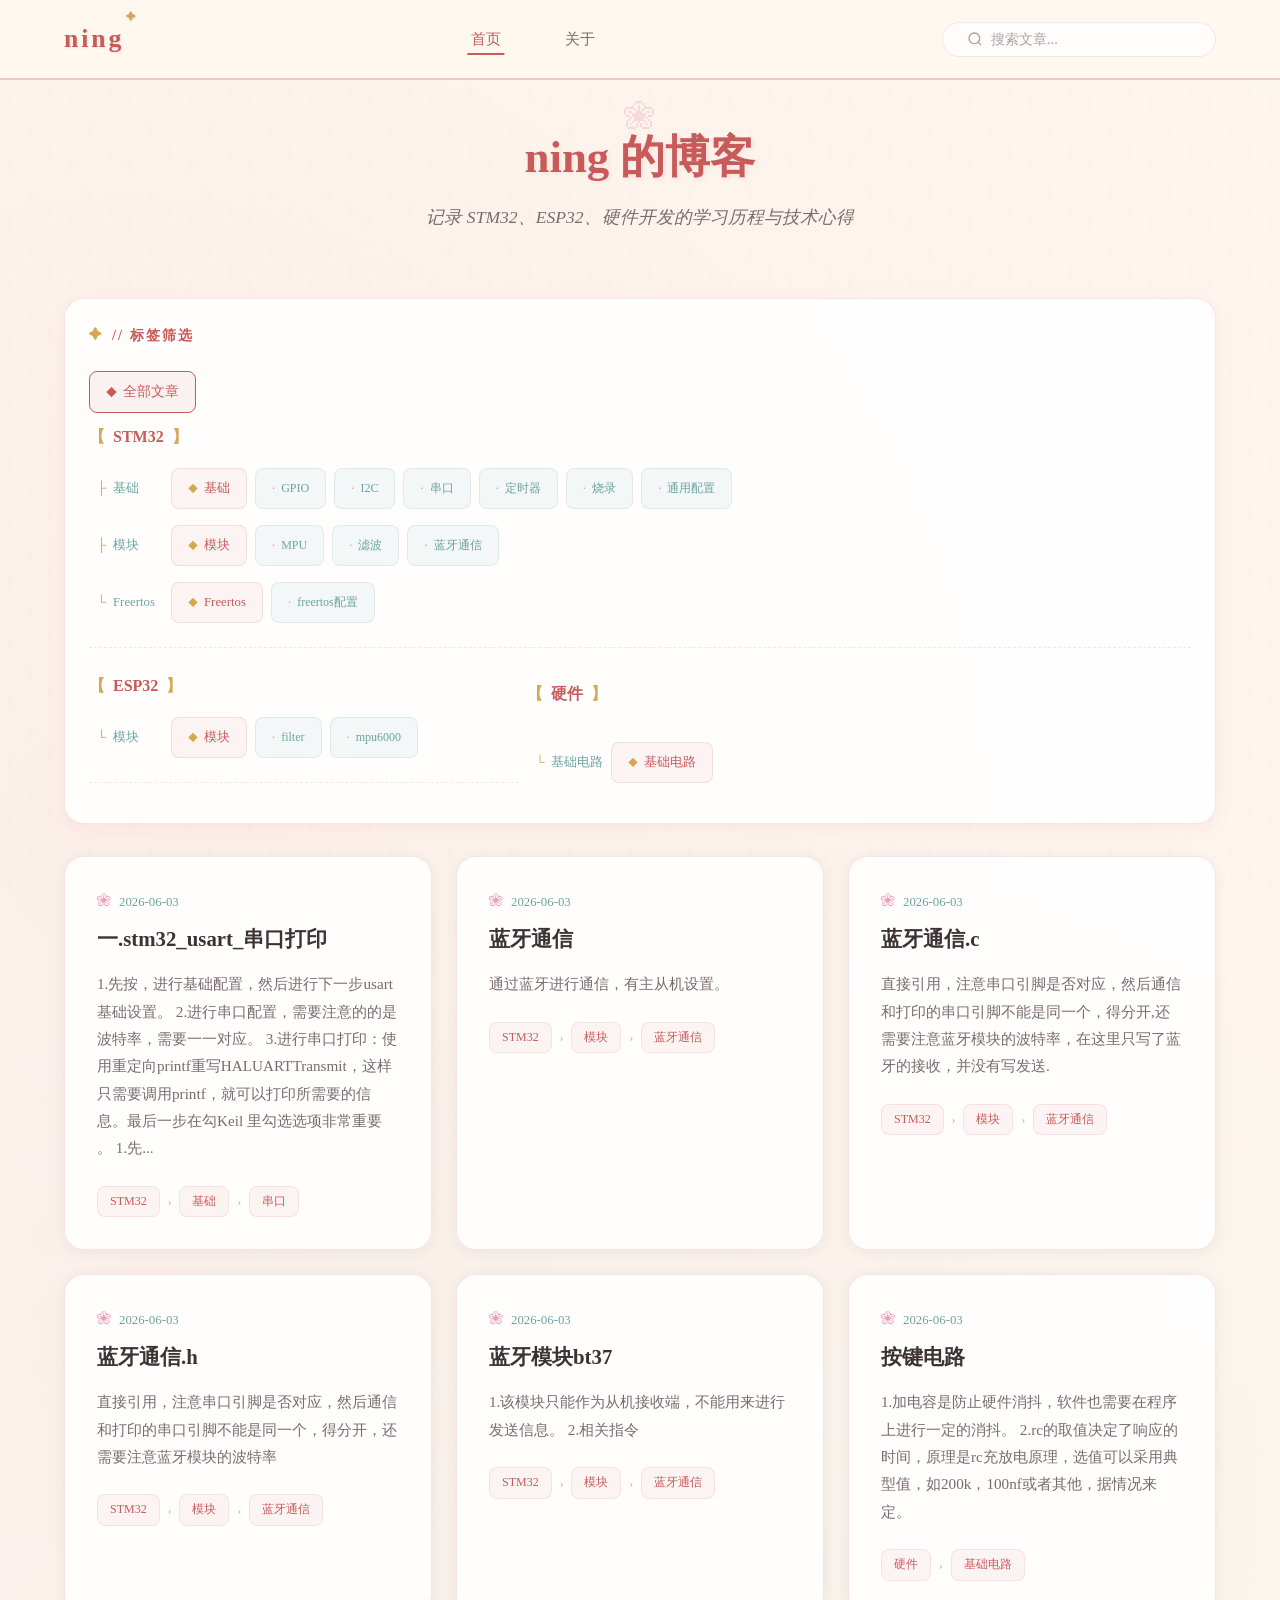
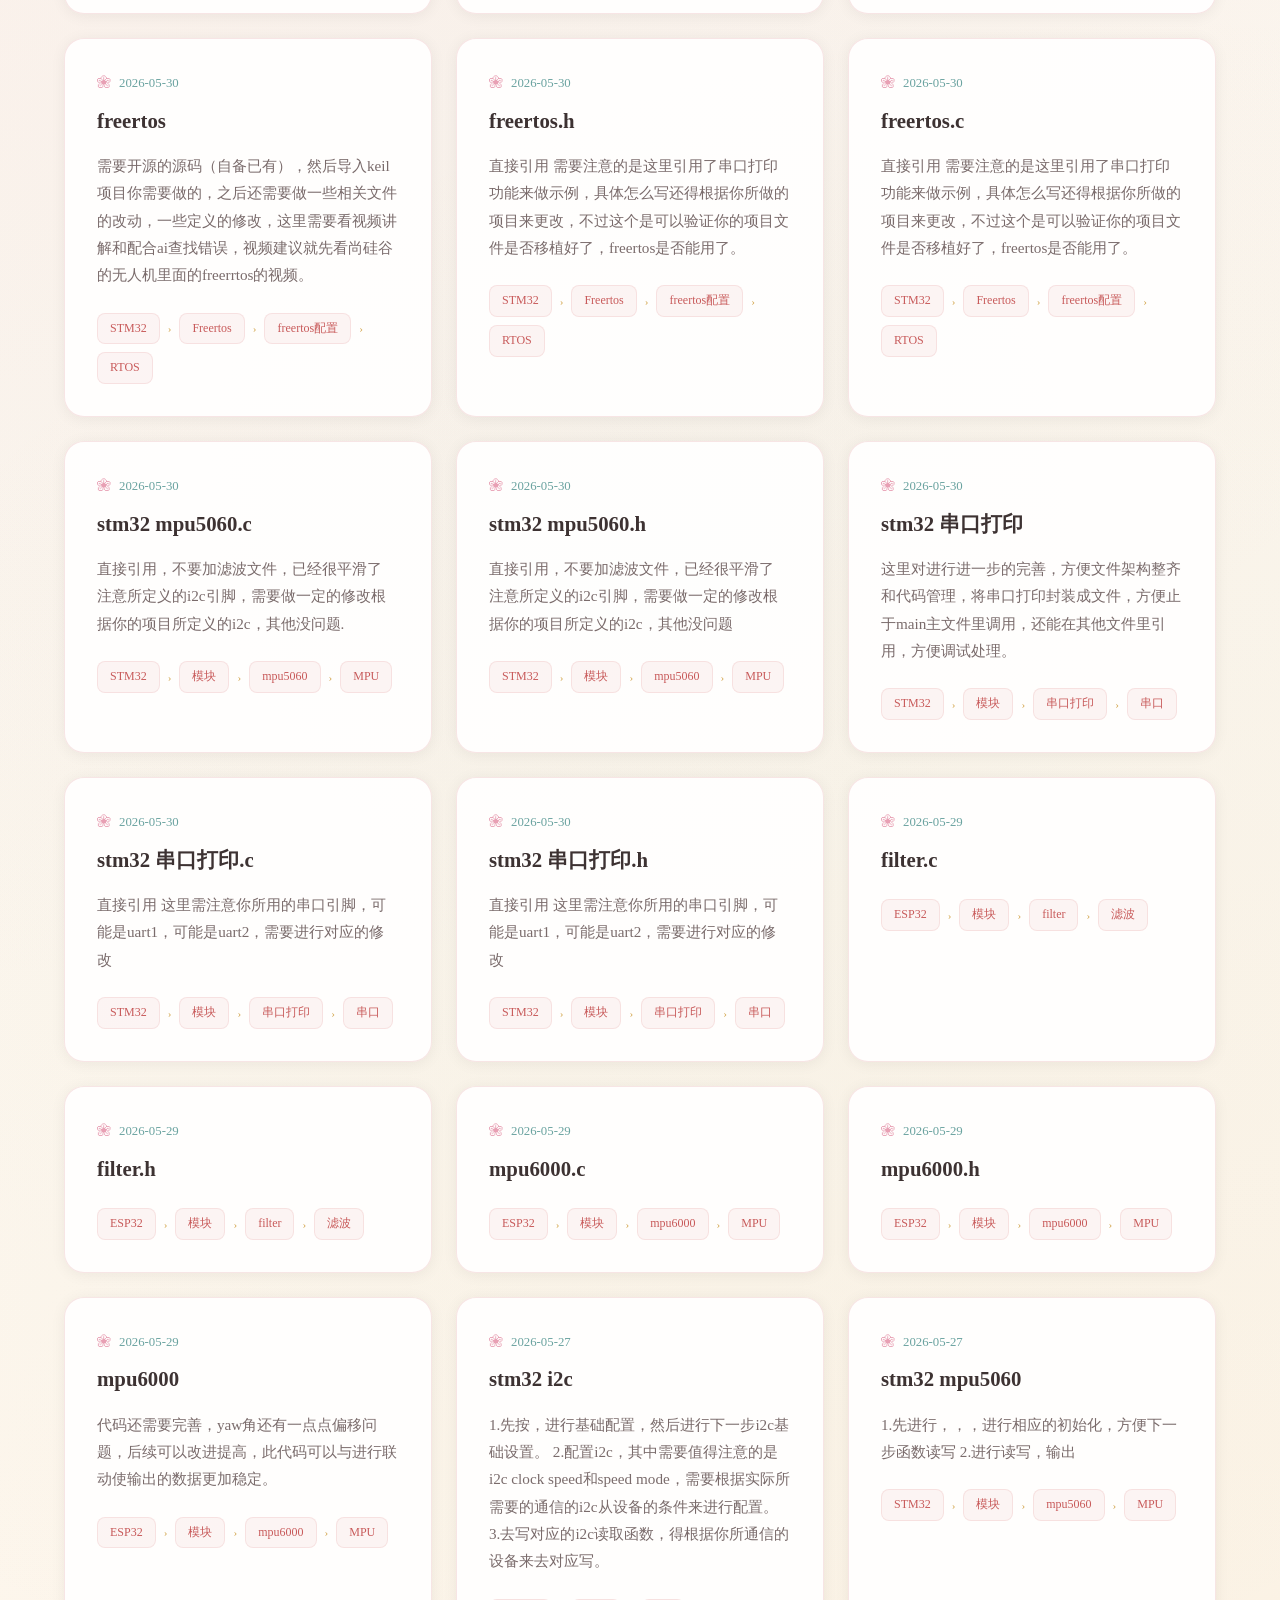
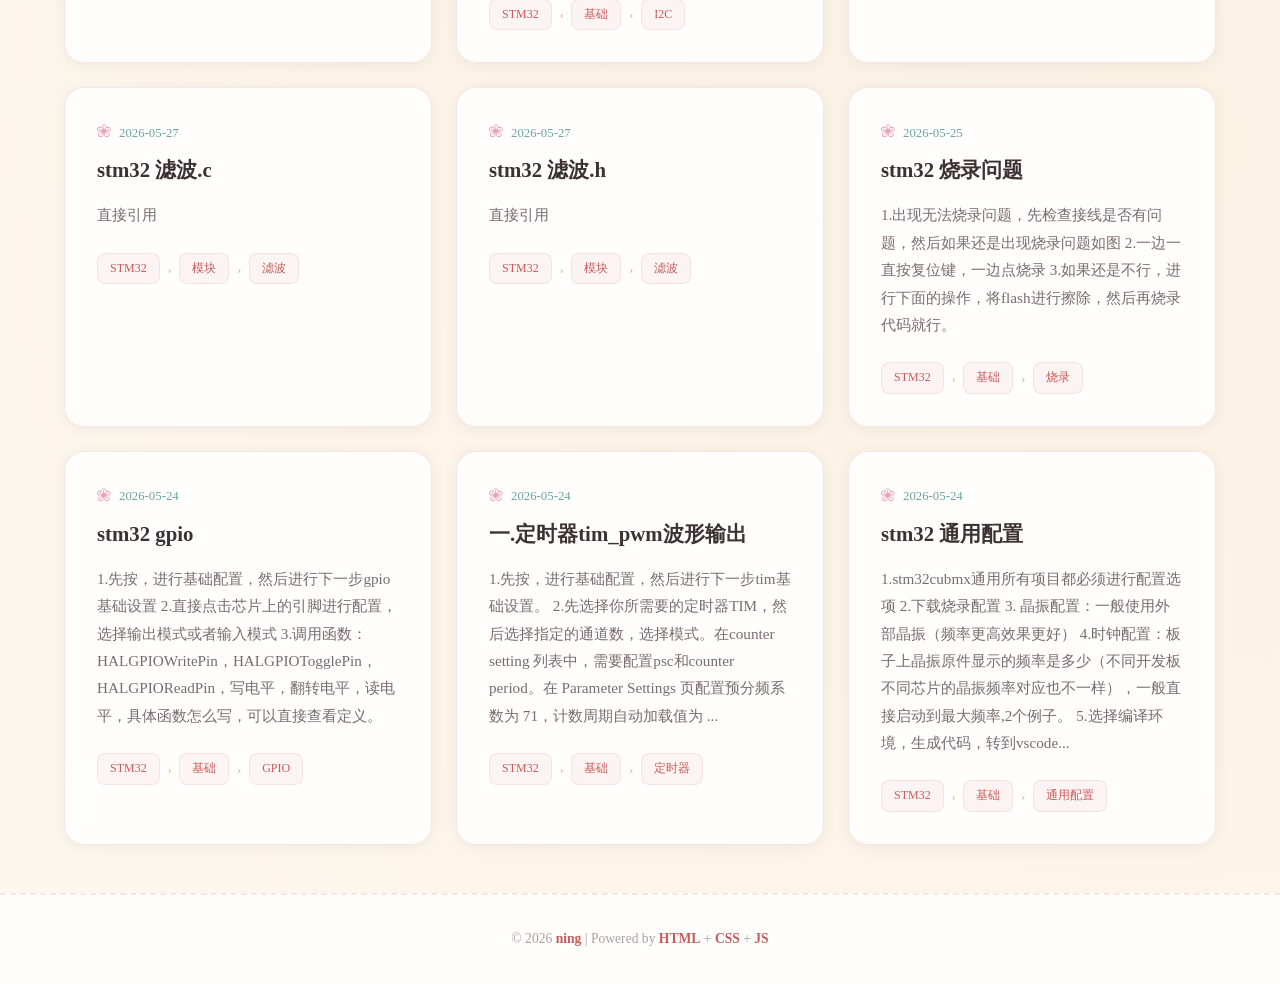
==== commit 56b94fe4: "refactor: 更名为 ning的博客" ====
--- a/index.html
+++ b/index.html
@@ -3,8 +3,8 @@
 <head>
   <meta charset="UTF-8">
   <meta name="viewport" content="width=device-width, initial-scale=1.0">
-  <title>CodeSpace | 暗黑科技博客</title>
-  <meta name="description" content="一个暗黑科技风格的个人技术博客">
+  <title>ning的博客</title>
+  <meta name="description" content="ning的个人技术博客">
   <link rel="stylesheet" href="css/style.css">
   <link rel="icon" href="data:image/svg+xml,<svg xmlns='http://www.w3.org/2000/svg' viewBox='0 0 100 100'><text y='.9em' font-size='90'>⚡</text></svg>">
 </head>
@@ -12,7 +12,7 @@
   <!-- 导航栏 -->
   <nav class="navbar">
     <div class="container">
-      <a href="index.html" class="logo">CodeSpace</a>
+      <a href="index.html" class="logo">ning</a>
 
       <button class="menu-toggle" id="menu-toggle" aria-label="菜单">
         <svg width="24" height="24" viewBox="0 0 24 24" fill="none" stroke="currentColor" stroke-width="2">
@@ -41,7 +41,7 @@
   <main class="container">
     <!-- Hero 区域 -->
     <section class="hero">
-      <h1>ning 的技术笔记</h1>
+      <h1>ning 的博客</h1>
       <p>记录 STM32、ESP32、硬件开发的学习历程与技术心得</p>
     </section>
 
@@ -60,7 +60,7 @@
   <footer class="footer">
     <div class="container">
       <p>
-        &copy; 2026 <span class="neon-text">CodeSpace</span> |
+        &copy; 2026 <span class="neon-text">ning</span> |
         Powered by <span class="neon-text">HTML</span> + <span class="neon-text">CSS</span> + <span class="neon-text">JS</span>
       </p>
     </div>
--- a/css/style.css
+++ b/css/style.css
@@ -1,32 +1,33 @@
-/* ===== 暗黑科技风主题 v2 ===== */
+/* ===== 古风二次元主题 ===== */
 
 /* CSS 变量 */
 :root {
-  /* 主色调 */
-  --bg-primary: #0a0a0f;
-  --bg-secondary: #12121a;
-  --bg-card: rgba(26, 26, 46, 0.6);
-  --bg-card-hover: rgba(34, 34, 64, 0.8);
-
-  /* 霓虹色 */
-  --neon-cyan: #00f0ff;
-  --neon-purple: #a855f7;
-  --neon-green: #00ff88;
-  --neon-pink: #ff3366;
-  --neon-blue: #3b82f6;
+  /* 主色调 - 古风暖色 */
+  --bg-primary: #fef8f0;
+  --bg-secondary: #fdf5e6;
+  --bg-card: rgba(255, 255, 255, 0.9);
+  --bg-card-hover: rgba(255, 255, 255, 0.95);
+
+  /* 古风配色 */
+  --accent-red: #c85a5a;
+  --accent-pink: #e8a0b4;
+  --accent-gold: #d4a853;
+  --accent-teal: #6ba3a0;
+  --accent-purple: #9b7cb8;
+  --accent-blue: #6a8caf;
 
   /* 文字色 */
-  --text-primary: #f0f0f5;
-  --text-secondary: #94a3b8;
-  --text-muted: #475569;
+  --text-primary: #3d3232;
+  --text-secondary: #7a6b6b;
+  --text-muted: #b0a0a0;
 
   /* 边框 */
-  --border-color: rgba(148, 163, 184, 0.1);
-  --border-glow: rgba(0, 240, 255, 0.3);
+  --border-color: rgba(200, 90, 90, 0.15);
+  --border-accent: rgba(200, 90, 90, 0.3);
 
   /* 阴影 */
-  --shadow-neon: 0 0 20px rgba(0, 240, 255, 0.15), 0 0 40px rgba(0, 240, 255, 0.05);
-  --shadow-card: 0 4px 30px rgba(0, 0, 0, 0.3);
+  --shadow-soft: 0 4px 20px rgba(200, 90, 90, 0.08);
+  --shadow-card: 0 2px 15px rgba(0, 0, 0, 0.06);
 
   /* 间距 */
   --spacing-xs: 4px;
@@ -37,18 +38,17 @@
   --spacing-2xl: 48px;
 
   /* 圆角 */
-  --radius-sm: 6px;
-  --radius-md: 10px;
-  --radius-lg: 16px;
+  --radius-sm: 8px;
+  --radius-md: 12px;
+  --radius-lg: 20px;
 
   /* 字体 */
-  --font-mono: 'JetBrains Mono', 'Fira Code', 'Consolas', monospace;
-  --font-sans: 'Inter', -apple-system, BlinkMacSystemFont, 'Segoe UI', sans-serif;
+  --font-mono: 'Consolas', 'Monaco', monospace;
+  --font-sans: 'Noto Serif SC', 'Source Han Serif CN', '宋体', serif;
 
   /* 动画 */
-  --transition-fast: 0.2s cubic-bezier(0.4, 0, 0.2, 1);
-  --transition-normal: 0.3s cubic-bezier(0.4, 0, 0.2, 1);
-  --transition-slow: 0.5s cubic-bezier(0.4, 0, 0.2, 1);
+  --transition-fast: 0.2s ease;
+  --transition-normal: 0.3s ease;
 }
 
 /* ===== 基础重置 ===== */
@@ -69,13 +69,17 @@
   font-family: var(--font-sans);
   background: var(--bg-primary);
   color: var(--text-primary);
-  line-height: 1.7;
+  line-height: 1.8;
   min-height: 100vh;
   overflow-x: hidden;
   position: relative;
-}
-
-/* 网格背景 */
+  background-image:
+    radial-gradient(circle at 10% 20%, rgba(232, 160, 180, 0.1) 0%, transparent 50%),
+    radial-gradient(circle at 90% 80%, rgba(212, 168, 83, 0.08) 0%, transparent 50%),
+    radial-gradient(circle at 50% 50%, rgba(107, 163, 160, 0.05) 0%, transparent 60%);
+}
+
+/* 樱花装饰背景 */
 body::before {
   content: '';
   position: fixed;
@@ -83,47 +87,23 @@
   left: 0;
   width: 100%;
   height: 100%;
-  background-image:
-    linear-gradient(rgba(0, 240, 255, 0.03) 1px, transparent 1px),
-    linear-gradient(90deg, rgba(0, 240, 255, 0.03) 1px, transparent 1px);
-  background-size: 60px 60px;
+  background-image: url("data:image/svg+xml,%3Csvg xmlns='http://www.w3.org/2000/svg' width='60' height='60' viewBox='0 0 60 60'%3E%3Cpath d='M30 5 Q35 15 30 20 Q25 15 30 5' fill='%23e8a0b4' opacity='0.08'/%3E%3Cpath d='M10 35 Q15 45 10 50 Q5 45 10 35' fill='%23e8a0b4' opacity='0.06'/%3E%3Cpath d='M50 25 Q55 35 50 40 Q45 35 50 25' fill='%23e8a0b4' opacity='0.07'/%3E%3C/svg%3E");
   pointer-events: none;
   z-index: 0;
-}
-
-/* 渐变光晕 */
-body::after {
-  content: '';
-  position: fixed;
-  top: -50%;
-  left: -50%;
-  width: 200%;
-  height: 200%;
-  background:
-    radial-gradient(circle at 20% 20%, rgba(0, 240, 255, 0.08) 0%, transparent 40%),
-    radial-gradient(circle at 80% 80%, rgba(168, 85, 247, 0.08) 0%, transparent 40%),
-    radial-gradient(circle at 50% 50%, rgba(0, 255, 136, 0.03) 0%, transparent 50%);
-  animation: bgFloat 20s ease-in-out infinite;
-  pointer-events: none;
-  z-index: 0;
-}
-
-@keyframes bgFloat {
-  0%, 100% { transform: translate(0, 0) rotate(0deg); }
-  25% { transform: translate(-2%, 2%) rotate(1deg); }
-  50% { transform: translate(1%, -1%) rotate(-0.5deg); }
-  75% { transform: translate(2%, 1%) rotate(0.5deg); }
+  opacity: 0.5;
 }
 
 a {
-  color: var(--neon-cyan);
+  color: var(--accent-red);
   text-decoration: none;
   transition: var(--transition-fast);
 }
 
 a:hover {
-  color: #67e8f9;
-  text-shadow: 0 0 20px rgba(0, 240, 255, 0.5);
+  color: var(--accent-pink);
+  text-decoration: underline;
+  text-decoration-color: var(--accent-pink);
+  text-underline-offset: 3px;
 }
 
 /* ===== 容器 ===== */
@@ -137,9 +117,9 @@
 
 /* ===== 导航栏 ===== */
 .navbar {
-  background: rgba(10, 10, 15, 0.8);
-  backdrop-filter: blur(20px) saturate(180%);
-  border-bottom: 1px solid var(--border-color);
+  background: rgba(254, 248, 240, 0.95);
+  backdrop-filter: blur(10px);
+  border-bottom: 2px solid var(--border-accent);
   position: sticky;
   top: 0;
   z-index: 100;
@@ -154,26 +134,22 @@
 }
 
 .logo {
-  font-family: var(--font-mono);
-  font-size: 1.5rem;
+  font-family: 'Noto Serif SC', 'Source Han Serif CN', serif;
+  font-size: 1.6rem;
   font-weight: 700;
-  background: linear-gradient(135deg, var(--neon-cyan), var(--neon-purple));
-  -webkit-background-clip: text;
-  -webkit-text-fill-color: transparent;
-  background-clip: text;
-  letter-spacing: 2px;
+  color: var(--accent-red);
+  letter-spacing: 3px;
   position: relative;
+  text-shadow: 1px 1px 2px rgba(200, 90, 90, 0.2);
 }
 
 .logo::after {
-  content: '';
+  content: '✦';
   position: absolute;
-  bottom: -4px;
-  left: 0;
-  width: 100%;
-  height: 2px;
-  background: linear-gradient(90deg, var(--neon-cyan), var(--neon-purple));
-  box-shadow: 0 0 10px var(--neon-cyan);
+  top: -8px;
+  right: -15px;
+  font-size: 0.6rem;
+  color: var(--accent-gold);
 }
 
 .nav-links {
@@ -193,8 +169,9 @@
 }
 
 .nav-links a:hover {
-  color: var(--text-primary);
-  background: rgba(255, 255, 255, 0.05);
+  color: var(--accent-red);
+  background: rgba(200, 90, 90, 0.05);
+  text-decoration: none;
 }
 
 .nav-links a::after {
@@ -205,8 +182,7 @@
   transform: translateX(-50%);
   width: 0;
   height: 2px;
-  background: var(--neon-cyan);
-  box-shadow: 0 0 10px var(--neon-cyan);
+  background: var(--accent-red);
   transition: var(--transition-normal);
 }
 
@@ -216,14 +192,14 @@
 }
 
 .nav-links a.active {
-  color: var(--neon-cyan);
+  color: var(--accent-red);
 }
 
 /* 搜索框 */
 .search-box {
   display: flex;
   align-items: center;
-  background: rgba(255, 255, 255, 0.05);
+  background: rgba(255, 255, 255, 0.8);
   border: 1px solid var(--border-color);
   border-radius: 50px;
   padding: var(--spacing-sm) var(--spacing-lg);
@@ -231,9 +207,8 @@
 }
 
 .search-box:focus-within {
-  border-color: var(--neon-cyan);
-  box-shadow: var(--shadow-neon);
-  background: rgba(0, 240, 255, 0.05);
+  border-color: var(--accent-red);
+  box-shadow: 0 0 10px rgba(200, 90, 90, 0.15);
 }
 
 .search-box svg {
@@ -250,6 +225,7 @@
   font-size: 0.9rem;
   width: 200px;
   outline: none;
+  font-family: var(--font-sans);
 }
 
 .search-box input::placeholder {
@@ -271,17 +247,28 @@
   text-align: center;
   padding: var(--spacing-2xl) 0 var(--spacing-xl);
   margin-bottom: var(--spacing-xl);
+  position: relative;
+}
+
+.hero::before {
+  content: '❀';
+  position: absolute;
+  top: 10px;
+  left: 50%;
+  transform: translateX(-50%);
+  font-size: 2rem;
+  color: var(--accent-pink);
+  opacity: 0.3;
 }
 
 .hero h1 {
-  font-size: 3rem;
-  font-weight: 800;
-  background: linear-gradient(135deg, var(--neon-cyan), var(--neon-purple), var(--neon-pink));
-  -webkit-background-clip: text;
-  -webkit-text-fill-color: transparent;
-  background-clip: text;
+  font-size: 2.8rem;
+  font-weight: 700;
+  color: var(--accent-red);
   margin-bottom: var(--spacing-md);
-  line-height: 1.2;
+  line-height: 1.3;
+  font-family: 'Noto Serif SC', 'Source Han Serif CN', serif;
+  text-shadow: 2px 2px 4px rgba(200, 90, 90, 0.1);
 }
 
 .hero p {
@@ -289,6 +276,7 @@
   font-size: 1.1rem;
   max-width: 600px;
   margin: 0 auto;
+  font-style: italic;
 }
 
 /* ===== 标签云 ===== */
@@ -299,27 +287,28 @@
   margin-bottom: var(--spacing-xl);
   padding: var(--spacing-lg);
   background: var(--bg-card);
-  backdrop-filter: blur(10px);
   border-radius: var(--radius-lg);
   border: 1px solid var(--border-color);
+  box-shadow: var(--shadow-soft);
 }
 
 .tag-cloud-title {
   width: 100%;
-  font-family: var(--font-mono);
-  font-size: 0.8rem;
-  color: var(--neon-cyan);
+  font-family: var(--font-sans);
+  font-size: 0.9rem;
+  color: var(--accent-red);
   margin-bottom: var(--spacing-md);
-  text-transform: uppercase;
-  letter-spacing: 3px;
+  letter-spacing: 2px;
   display: flex;
   align-items: center;
   gap: var(--spacing-sm);
+  font-weight: 600;
 }
 
 .tag-cloud-title::before {
-  content: '>';
-  color: var(--neon-green);
+  content: '✦';
+  color: var(--accent-gold);
+  font-size: 0.8rem;
 }
 
 .tag {
@@ -327,9 +316,9 @@
   align-items: center;
   gap: 6px;
   padding: var(--spacing-sm) var(--spacing-md);
-  background: rgba(255, 255, 255, 0.03);
+  background: rgba(255, 255, 255, 0.8);
   border: 1px solid var(--border-color);
-  border-radius: 50px;
+  border-radius: var(--radius-sm);
   font-size: 0.85rem;
   color: var(--text-secondary);
   cursor: pointer;
@@ -337,22 +326,158 @@
 }
 
 .tag::before {
-  content: '#';
-  color: var(--text-muted);
-  font-size: 0.75rem;
+  content: '◈';
+  font-size: 0.7rem;
+  color: var(--accent-gold);
 }
 
 .tag:hover,
 .tag.active {
-  background: rgba(0, 240, 255, 0.1);
-  border-color: var(--neon-cyan);
+  background: rgba(200, 90, 90, 0.08);
+  border-color: var(--accent-red);
+  color: var(--accent-red);
+  transform: translateY(-2px);
+}
+
+.tag.active::before {
+  content: '◆';
+  color: var(--accent-red);
+}
+
+/* 标签分组样式 */
+.tag-group {
+  display: flex;
+  flex-wrap: wrap;
+  gap: var(--spacing-sm);
+  margin-bottom: var(--spacing-md);
+  padding-bottom: var(--spacing-md);
+  border-bottom: 1px dashed var(--border-color);
+}
+
+.tag-group:last-child {
+  border-bottom: none;
+  margin-bottom: 0;
+  padding-bottom: 0;
+}
+
+.tag-group-title {
+  width: 100%;
+  font-family: var(--font-sans);
+  font-size: 1rem;
+  color: var(--accent-red);
+  margin-bottom: var(--spacing-sm);
+  display: flex;
+  align-items: center;
+  gap: var(--spacing-sm);
+  font-weight: 600;
+}
+
+.tag-group-title::before {
+  content: '【';
+  color: var(--accent-gold);
+}
+
+.tag-group-title::after {
+  content: '】';
+  color: var(--accent-gold);
+}
+
+/* 子分组样式 */
+.tag-subgroup {
+  width: 100%;
+  display: flex;
+  flex-wrap: wrap;
+  align-items: center;
+  gap: var(--spacing-sm);
+  padding-left: var(--spacing-lg);
+  margin-bottom: var(--spacing-sm);
+  position: relative;
+}
+
+.tag-subgroup::before {
+  content: '├';
+  position: absolute;
+  left: var(--spacing-sm);
+  color: var(--accent-gold);
+  font-family: var(--font-sans);
+  font-size: 0.8rem;
+}
+
+.tag-subgroup:last-child::before {
+  content: '└';
+}
+
+.tag-subgroup-title {
+  font-size: 0.8rem;
+  color: var(--accent-teal);
+  min-width: 50px;
+  font-weight: 500;
+}
+
+.tag-sub {
+  background: rgba(200, 90, 90, 0.06);
+  border-color: rgba(200, 90, 90, 0.15);
+  color: var(--accent-red);
+  font-size: 0.8rem;
+}
+
+.tag-sub::before {
+  content: '◆';
+  font-size: 0.6rem;
+}
+
+.tag-sub:hover,
+.tag-sub.active {
+  background: rgba(200, 90, 90, 0.12);
+  border-color: var(--accent-red);
+  color: var(--accent-red);
+}
+
+.tag-keyword {
+  background: rgba(107, 163, 160, 0.08);
+  border-color: rgba(107, 163, 160, 0.15);
+  color: var(--accent-teal);
+  font-size: 0.75rem;
+}
+
+.tag-keyword::before {
+  content: '·';
+  font-size: 0.8rem;
+}
+
+.tag-keyword:hover,
+.tag-keyword.active {
+  background: rgba(107, 163, 160, 0.15);
+  border-color: var(--accent-teal);
+  color: var(--accent-teal);
+}
+
+/* 文章标签层级显示 */
+.post-tags {
+  display: flex;
+  flex-wrap: wrap;
+  gap: var(--spacing-sm);
+  align-items: center;
+}
+
+.post-tag {
+  font-size: 0.75rem;
+  padding: 4px 12px;
+  background: rgba(0, 240, 255, 0.08);
+  border: 1px solid rgba(0, 240, 255, 0.15);
+  border-radius: var(--radius-sm);
   color: var(--neon-cyan);
-  box-shadow: 0 0 15px rgba(0, 240, 255, 0.2);
-  transform: translateY(-2px);
-}
-
-.tag.active::before {
-  color: var(--neon-cyan);
+  transition: var(--transition-fast);
+}
+
+.post-tag:hover {
+  background: rgba(0, 240, 255, 0.15);
+  box-shadow: 0 0 10px rgba(0, 240, 255, 0.2);
+}
+
+.post-tag-separator {
+  color: var(--accent-gold);
+  font-size: 0.7rem;
 }
 
 /* ===== 文章卡片 ===== */
@@ -365,7 +490,6 @@
 
 .post-card {
   background: var(--bg-card);
-  backdrop-filter: blur(10px);
   border: 1px solid var(--border-color);
   border-radius: var(--radius-lg);
   padding: var(--spacing-xl);
@@ -373,9 +497,10 @@
   cursor: pointer;
   position: relative;
   overflow: hidden;
-}
-
-/* 卡片顶部渐变条 */
+  box-shadow: var(--shadow-card);
+}
+
+/* 卡片顶部装饰线 */
 .post-card::before {
   content: '';
   position: absolute;
@@ -383,45 +508,27 @@
   left: 0;
   right: 0;
   height: 3px;
-  background: linear-gradient(90deg, var(--neon-cyan), var(--neon-purple), var(--neon-pink));
+  background: linear-gradient(90deg, var(--accent-red), var(--accent-gold), var(--accent-pink));
   transform: scaleX(0);
   transform-origin: left;
   transition: var(--transition-normal);
 }
 
-/* 卡片光晕效果 */
-.post-card::after {
-  content: '';
-  position: absolute;
-  top: 0;
-  left: 0;
-  right: 0;
-  bottom: 0;
-  background: radial-gradient(circle at var(--x, 50%) var(--y, 50%), rgba(0, 240, 255, 0.1) 0%, transparent 60%);
-  opacity: 0;
-  transition: opacity 0.3s;
-  pointer-events: none;
-}
-
 .post-card:hover {
   background: var(--bg-card-hover);
-  border-color: rgba(0, 240, 255, 0.3);
-  box-shadow: var(--shadow-neon);
-  transform: translateY(-8px);
+  border-color: var(--accent-red);
+  box-shadow: var(--shadow-soft);
+  transform: translateY(-5px);
 }
 
 .post-card:hover::before {
   transform: scaleX(1);
 }
 
-.post-card:hover::after {
-  opacity: 1;
-}
-
 .post-date {
-  font-family: var(--font-mono);
+  font-family: var(--font-sans);
   font-size: 0.8rem;
-  color: var(--neon-green);
+  color: var(--accent-teal);
   margin-bottom: var(--spacing-sm);
   display: flex;
   align-items: center;
@@ -429,30 +536,29 @@
 }
 
 .post-date::before {
-  content: '📅';
+  content: '❀';
   font-size: 0.9rem;
+  color: var(--accent-pink);
 }
 
 .post-title {
   font-size: 1.3rem;
-  font-weight: 700;
+  font-weight: 600;
   color: var(--text-primary);
   margin-bottom: var(--spacing-md);
-  line-height: 1.4;
+  line-height: 1.5;
   transition: var(--transition-fast);
+  font-family: var(--font-sans);
 }
 
 .post-card:hover .post-title {
-  background: linear-gradient(90deg, var(--neon-cyan), var(--neon-purple));
-  -webkit-background-clip: text;
-  -webkit-text-fill-color: transparent;
-  background-clip: text;
+  color: var(--accent-red);
 }
 
 .post-summary {
   font-size: 0.95rem;
   color: var(--text-secondary);
-  line-height: 1.7;
+  line-height: 1.8;
   margin-bottom: var(--spacing-lg);
 }
 
@@ -465,48 +571,45 @@
 .post-tag {
   font-size: 0.75rem;
   padding: 4px 12px;
-  background: rgba(0, 240, 255, 0.08);
-  border: 1px solid rgba(0, 240, 255, 0.15);
-  border-radius: 50px;
-  color: var(--neon-cyan);
+  background: rgba(200, 90, 90, 0.06);
+  border: 1px solid rgba(200, 90, 90, 0.12);
+  border-radius: var(--radius-sm);
+  color: var(--accent-red);
   transition: var(--transition-fast);
 }
 
 .post-tag:hover {
-  background: rgba(0, 240, 255, 0.15);
-  box-shadow: 0 0 10px rgba(0, 240, 255, 0.2);
+  background: rgba(200, 90, 90, 0.1);
 }
 
 /* ===== 文章详情页 ===== */
 .post-header {
   text-align: center;
   padding: var(--spacing-2xl) 0;
-  border-bottom: 1px solid var(--border-color);
+  border-bottom: 2px dashed var(--border-color);
   margin-bottom: var(--spacing-xl);
   position: relative;
 }
 
 .post-header::after {
-  content: '';
+  content: '❀';
   position: absolute;
-  bottom: 0;
+  bottom: -10px;
   left: 50%;
   transform: translateX(-50%);
-  width: 100px;
-  height: 3px;
-  background: linear-gradient(90deg, var(--neon-cyan), var(--neon-purple));
-  box-shadow: 0 0 15px var(--neon-cyan);
+  font-size: 1.2rem;
+  color: var(--accent-pink);
+  background: var(--bg-primary);
+  padding: 0 10px;
 }
 
 .post-header h1 {
   font-size: 2.5rem;
-  font-weight: 800;
-  background: linear-gradient(135deg, var(--text-primary), var(--neon-cyan));
-  -webkit-background-clip: text;
-  -webkit-text-fill-color: transparent;
-  background-clip: text;
+  font-weight: 700;
+  color: var(--accent-red);
   margin-bottom: var(--spacing-md);
-  line-height: 1.3;
+  line-height: 1.4;
+  font-family: 'Noto Serif SC', 'Source Han Serif CN', serif;
 }
 
 .post-meta {
@@ -533,25 +636,43 @@
 .post-content h1,
 .post-content h2,
 .post-content h3 {
-  color: var(--neon-cyan);
+  color: var(--accent-red);
   margin-top: var(--spacing-2xl);
   margin-bottom: var(--spacing-md);
-  font-weight: 700;
+  font-weight: 600;
   position: relative;
   padding-left: var(--spacing-md);
+  font-family: var(--font-sans);
 }
 
 .post-content h1::before,
 .post-content h2::before,
 .post-content h3::before {
-  content: '';
+  content: '◆';
   position: absolute;
   left: 0;
   top: 0;
-  bottom: 0;
-  width: 3px;
-  background: linear-gradient(180deg, var(--neon-cyan), var(--neon-purple));
-  border-radius: 2px;
+  color: var(--accent-gold);
+  font-size: 0.8rem;
+}
+
+/* 图片样式 */
+.post-content img {
+  max-width: 100%;
+  height: auto;
+  display: block;
+  margin: var(--spacing-lg) auto;
+  border-radius: var(--radius-md);
+  border: 1px solid var(--border-color);
+  box-shadow: var(--shadow-card);
+  background: white;
+  padding: 4px;
+}
+
+.post-content img:hover {
+  box-shadow: var(--shadow-soft);
+  transform: scale(1.02);
+  transition: var(--transition-normal);
 }
 
 .post-content h1 { font-size: 2rem; }
@@ -580,16 +701,16 @@
 
 .post-content code {
   font-family: var(--font-mono);
-  background: rgba(0, 240, 255, 0.1);
+  background: rgba(200, 90, 90, 0.08);
   padding: 2px 8px;
   border-radius: var(--radius-sm);
   font-size: 0.9em;
-  color: var(--neon-green);
-  border: 1px solid rgba(0, 240, 255, 0.15);
+  color: var(--accent-teal);
+  border: 1px solid rgba(200, 90, 90, 0.1);
 }
 
 .post-content pre {
-  background: rgba(0, 0, 0, 0.4);
+  background: rgba(254, 248, 240, 0.8);
   border: 1px solid var(--border-color);
   border-radius: var(--radius-md);
   padding: var(--spacing-lg);
@@ -599,13 +720,15 @@
 }
 
 .post-content pre::before {
-  content: '';
+  content: '代码';
   position: absolute;
   top: 0;
-  left: 0;
   right: 0;
-  height: 3px;
-  background: linear-gradient(90deg, var(--neon-cyan), var(--neon-purple));
+  background: var(--accent-red);
+  color: white;
+  padding: 2px 10px;
+  font-size: 0.7rem;
+  border-radius: 0 0 0 var(--radius-sm);
 }
 
 .post-content pre code {
@@ -616,10 +739,10 @@
 }
 
 .post-content blockquote {
-  border-left: 3px solid var(--neon-purple);
+  border-left: 3px solid var(--accent-gold);
   padding: var(--spacing-md) var(--spacing-lg);
   margin-bottom: var(--spacing-lg);
-  background: rgba(168, 85, 247, 0.05);
+  background: rgba(212, 168, 83, 0.05);
   border-radius: 0 var(--radius-md) var(--radius-md) 0;
   color: var(--text-secondary);
   font-style: italic;
@@ -641,8 +764,8 @@
 }
 
 .post-content th {
-  background: rgba(0, 240, 255, 0.1);
-  color: var(--neon-cyan);
+  background: rgba(200, 90, 90, 0.08);
+  color: var(--accent-red);
   font-weight: 600;
 }
 
@@ -658,19 +781,19 @@
 }
 
 .post-content strong {
-  color: var(--neon-pink);
+  color: var(--accent-red);
   font-weight: 600;
 }
 
 .post-content a {
-  color: var(--neon-cyan);
+  color: var(--accent-teal);
   text-decoration: underline;
-  text-decoration-color: rgba(0, 240, 255, 0.3);
+  text-decoration-color: rgba(107, 163, 160, 0.3);
   text-underline-offset: 3px;
 }
 
 .post-content a:hover {
-  text-decoration-color: var(--neon-cyan);
+  text-decoration-color: var(--accent-teal);
 }
 
 /* 文章导航 */
@@ -679,7 +802,7 @@
   justify-content: space-between;
   gap: var(--spacing-lg);
   padding-top: var(--spacing-xl);
-  border-top: 1px solid var(--border-color);
+  border-top: 2px dashed var(--border-color);
   margin-top: var(--spacing-2xl);
 }
 
@@ -689,7 +812,6 @@
   gap: var(--spacing-xs);
   padding: var(--spacing-lg);
   background: var(--bg-card);
-  backdrop-filter: blur(10px);
   border: 1px solid var(--border-color);
   border-radius: var(--radius-md);
   transition: var(--transition-normal);
@@ -697,15 +819,16 @@
 }
 
 .post-nav a:hover {
-  border-color: var(--neon-cyan);
-  box-shadow: var(--shadow-neon);
+  border-color: var(--accent-red);
+  box-shadow: var(--shadow-soft);
   transform: translateY(-4px);
+  text-decoration: none;
 }
 
 .post-nav .label {
   font-size: 0.8rem;
-  color: var(--neon-cyan);
-  font-family: var(--font-mono);
+  color: var(--accent-teal);
+  font-family: var(--font-sans);
 }
 
 .post-nav .title {
@@ -722,22 +845,27 @@
   max-height: calc(100vh - 150px);
   overflow-y: auto;
   background: var(--bg-card);
-  backdrop-filter: blur(10px);
   border: 1px solid var(--border-color);
   border-radius: var(--radius-md);
   padding: var(--spacing-lg);
   z-index: 50;
+  box-shadow: var(--shadow-card);
 }
 
 .toc-title {
-  font-family: var(--font-mono);
-  font-size: 0.8rem;
-  color: var(--neon-cyan);
-  text-transform: uppercase;
-  letter-spacing: 3px;
+  font-family: var(--font-sans);
+  font-size: 0.9rem;
+  color: var(--accent-red);
+  letter-spacing: 2px;
   margin-bottom: var(--spacing-md);
   padding-bottom: var(--spacing-sm);
-  border-bottom: 1px solid var(--border-color);
+  border-bottom: 1px dashed var(--border-color);
+  font-weight: 600;
+}
+
+.toc-title::before {
+  content: '✦ ';
+  color: var(--accent-gold);
 }
 
 .toc-list {
@@ -759,8 +887,9 @@
 
 .toc-list a:hover,
 .toc-list a.active {
-  color: var(--neon-cyan);
-  background: rgba(0, 240, 255, 0.05);
+  color: var(--accent-red);
+  background: rgba(200, 90, 90, 0.05);
+  text-decoration: none;
 }
 
 .toc-list .h3 {
@@ -779,18 +908,17 @@
 }
 
 .about-header h1 {
-  font-size: 3rem;
-  font-weight: 800;
-  background: linear-gradient(135deg, var(--neon-cyan), var(--neon-purple));
-  -webkit-background-clip: text;
-  -webkit-text-fill-color: transparent;
-  background-clip: text;
+  font-size: 2.8rem;
+  font-weight: 700;
+  color: var(--accent-red);
   margin-bottom: var(--spacing-md);
+  font-family: 'Noto Serif SC', 'Source Han Serif CN', serif;
 }
 
 .about-header p {
   color: var(--text-secondary);
   font-size: 1.1rem;
+  font-style: italic;
 }
 
 .about-content {
@@ -801,7 +929,7 @@
 }
 
 .about-text {
-  line-height: 1.8;
+  line-height: 1.9;
   color: var(--text-primary);
 }
 
@@ -810,30 +938,36 @@
 }
 
 .about-text strong {
-  color: var(--neon-cyan);
+  color: var(--accent-red);
 }
 
 .skills-section {
   background: var(--bg-card);
-  backdrop-filter: blur(10px);
   border: 1px solid var(--border-color);
   border-radius: var(--radius-lg);
   padding: var(--spacing-xl);
+  box-shadow: var(--shadow-card);
 }
 
 .skills-title {
-  font-family: var(--font-mono);
+  font-family: var(--font-sans);
   font-size: 1rem;
-  color: var(--neon-cyan);
+  color: var(--accent-red);
   margin-bottom: var(--spacing-lg);
   display: flex;
   align-items: center;
   gap: var(--spacing-sm);
+  font-weight: 600;
 }
 
 .skills-title::before {
-  content: '>';
-  color: var(--neon-green);
+  content: '【';
+  color: var(--accent-gold);
+}
+
+.skills-title::after {
+  content: '】';
+  color: var(--accent-gold);
 }
 
 .skill-item {
@@ -850,17 +984,16 @@
 
 .skill-bar {
   height: 8px;
-  background: rgba(255, 255, 255, 0.05);
+  background: rgba(200, 90, 90, 0.08);
   border-radius: 4px;
   overflow: hidden;
 }
 
 .skill-fill {
   height: 100%;
-  background: linear-gradient(90deg, var(--neon-cyan), var(--neon-purple));
+  background: linear-gradient(90deg, var(--accent-red), var(--accent-pink));
   border-radius: 4px;
   transition: width 1.5s cubic-bezier(0.4, 0, 0.2, 1);
-  box-shadow: 0 0 15px rgba(0, 240, 255, 0.3);
   position: relative;
 }
 
@@ -881,8 +1014,9 @@
 
 .contact-section h2 {
   font-size: 1.5rem;
-  color: var(--text-primary);
+  color: var(--accent-red);
   margin-bottom: var(--spacing-lg);
+  font-family: var(--font-sans);
 }
 
 .contact-links {
@@ -898,25 +1032,24 @@
   gap: var(--spacing-sm);
   padding: var(--spacing-md) var(--spacing-xl);
   background: var(--bg-card);
-  backdrop-filter: blur(10px);
   border: 1px solid var(--border-color);
-  border-radius: 50px;
+  border-radius: var(--radius-md);
   color: var(--text-secondary);
   transition: var(--transition-normal);
 }
 
 .contact-link:hover {
-  border-color: var(--neon-cyan);
-  color: var(--neon-cyan);
-  box-shadow: var(--shadow-neon);
+  border-color: var(--accent-red);
+  color: var(--accent-red);
+  box-shadow: var(--shadow-soft);
   transform: translateY(-4px);
+  text-decoration: none;
 }
 
 /* ===== 页脚 ===== */
 .footer {
   background: var(--bg-card);
-  backdrop-filter: blur(10px);
-  border-top: 1px solid var(--border-color);
+  border-top: 2px dashed var(--border-color);
   padding: var(--spacing-xl) 0;
   text-align: center;
   margin-top: var(--spacing-2xl);
@@ -928,10 +1061,7 @@
 }
 
 .footer .neon-text {
-  background: linear-gradient(90deg, var(--neon-cyan), var(--neon-purple));
-  -webkit-background-clip: text;
-  -webkit-text-fill-color: transparent;
-  background-clip: text;
+  color: var(--accent-red);
   font-weight: 600;
 }
 
@@ -957,13 +1087,12 @@
   width: 48px;
   height: 48px;
   background: var(--bg-card);
-  backdrop-filter: blur(10px);
   border: 1px solid var(--border-color);
   border-radius: 50%;
   display: flex;
   align-items: center;
   justify-content: center;
-  color: var(--neon-cyan);
+  color: var(--accent-red);
   cursor: pointer;
   opacity: 0;
   visibility: hidden;
@@ -977,9 +1106,9 @@
 }
 
 .back-to-top:hover {
-  background: var(--neon-cyan);
-  color: var(--bg-primary);
-  box-shadow: 0 0 30px rgba(0, 240, 255, 0.5);
+  background: var(--accent-red);
+  color: white;
+  box-shadow: var(--shadow-soft);
   transform: translateY(-4px);
 }
 
@@ -987,7 +1116,7 @@
 @keyframes fadeInUp {
   from {
     opacity: 0;
-    transform: translateY(30px);
+    transform: translateY(20px);
   }
   to {
     opacity: 1;
@@ -1000,24 +1129,13 @@
   to { opacity: 1; }
 }
 
-@keyframes slideInLeft {
-  from {
-    opacity: 0;
-    transform: translateX(-30px);
-  }
-  to {
-    opacity: 1;
-    transform: translateX(0);
-  }
-}
-
-@keyframes pulse {
-  0%, 100% { opacity: 1; }
-  50% { opacity: 0.5; }
+@keyframes float {
+  0%, 100% { transform: translateY(0); }
+  50% { transform: translateY(-5px); }
 }
 
 .animate-in {
-  animation: fadeInUp 0.6s cubic-bezier(0.4, 0, 0.2, 1) forwards;
+  animation: fadeInUp 0.5s ease forwards;
   opacity: 0;
 }
 
@@ -1114,8 +1232,8 @@
 
 /* ===== 滚动条样式 ===== */
 ::-webkit-scrollbar {
-  width: 6px;
-  height: 6px;
+  width: 8px;
+  height: 8px;
 }
 
 ::-webkit-scrollbar-track {
@@ -1123,16 +1241,16 @@
 }
 
 ::-webkit-scrollbar-thumb {
-  background: var(--border-color);
-  border-radius: 3px;
+  background: var(--accent-pink);
+  border-radius: 4px;
 }
 
 ::-webkit-scrollbar-thumb:hover {
-  background: var(--neon-cyan);
+  background: var(--accent-red);
 }
 
 /* ===== 选中文字样式 ===== */
 ::selection {
-  background: rgba(0, 240, 255, 0.3);
+  background: rgba(200, 90, 90, 0.2);
   color: var(--text-primary);
 }
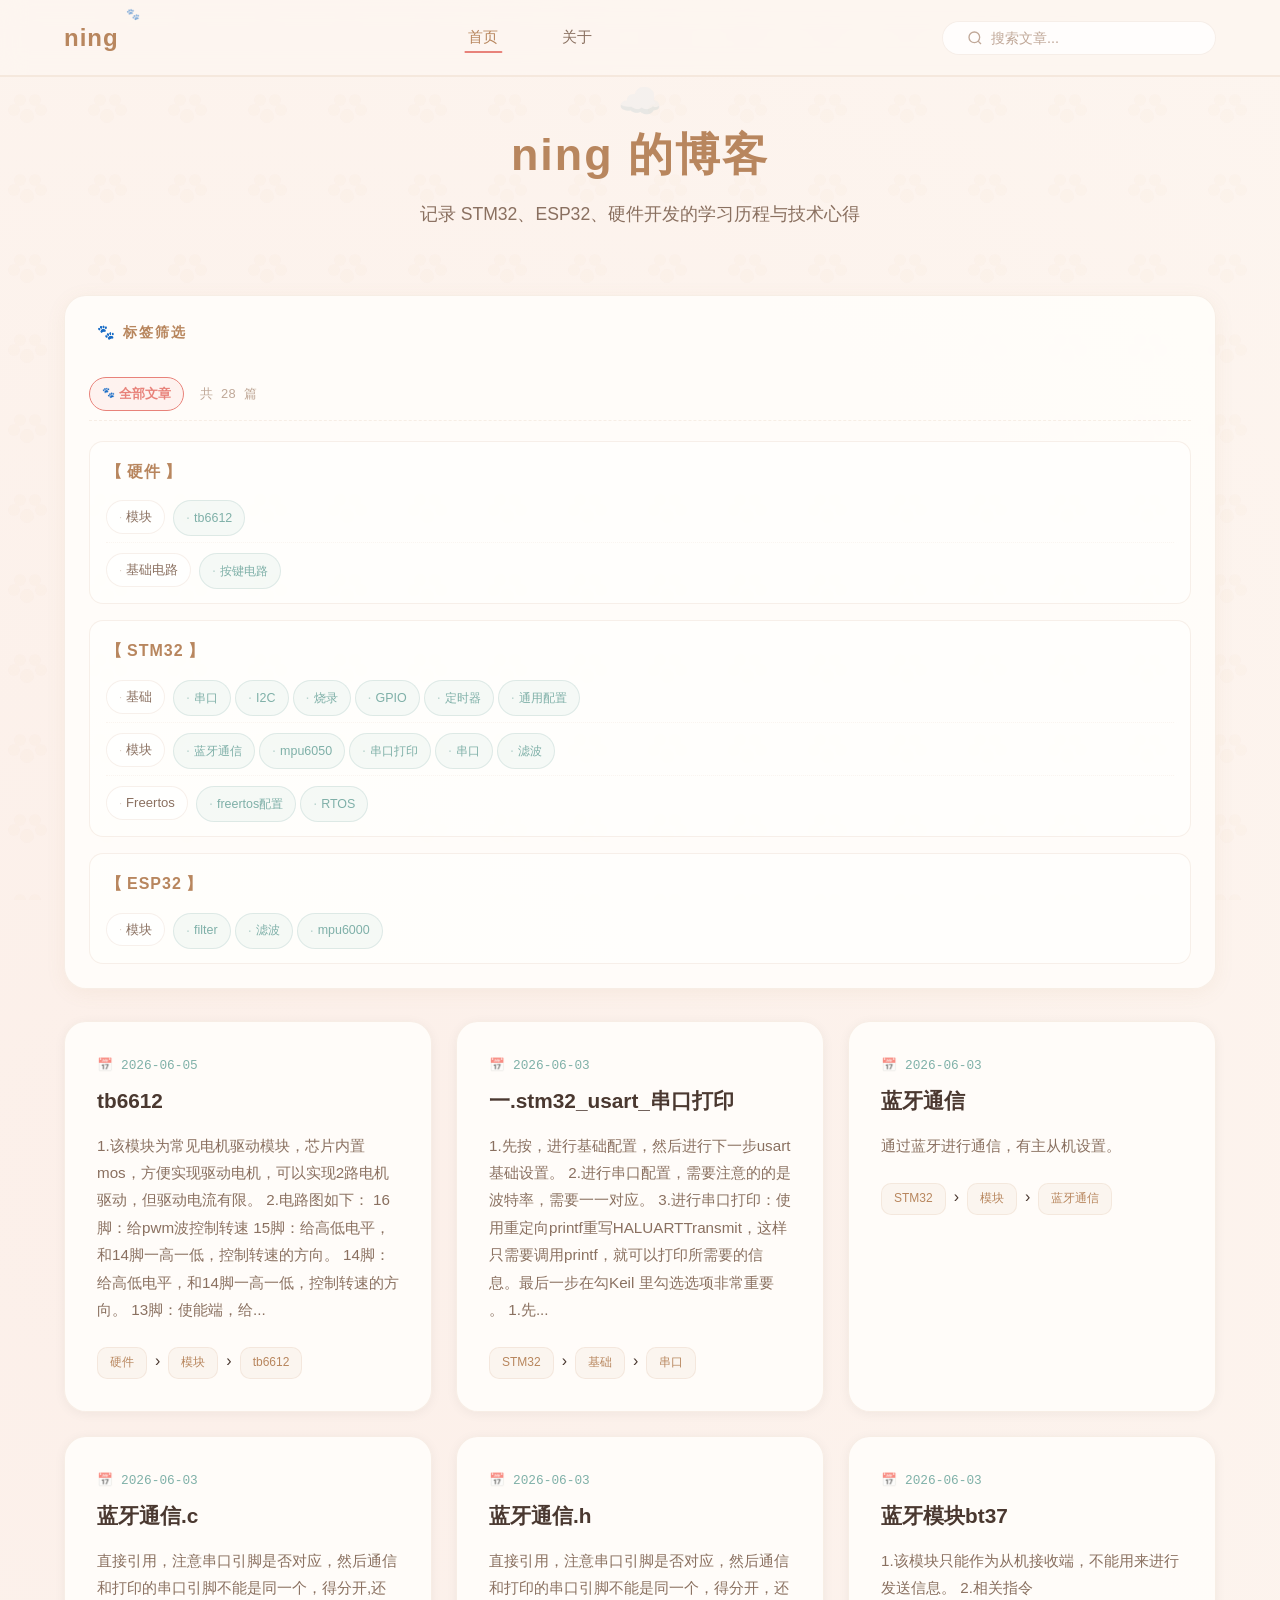
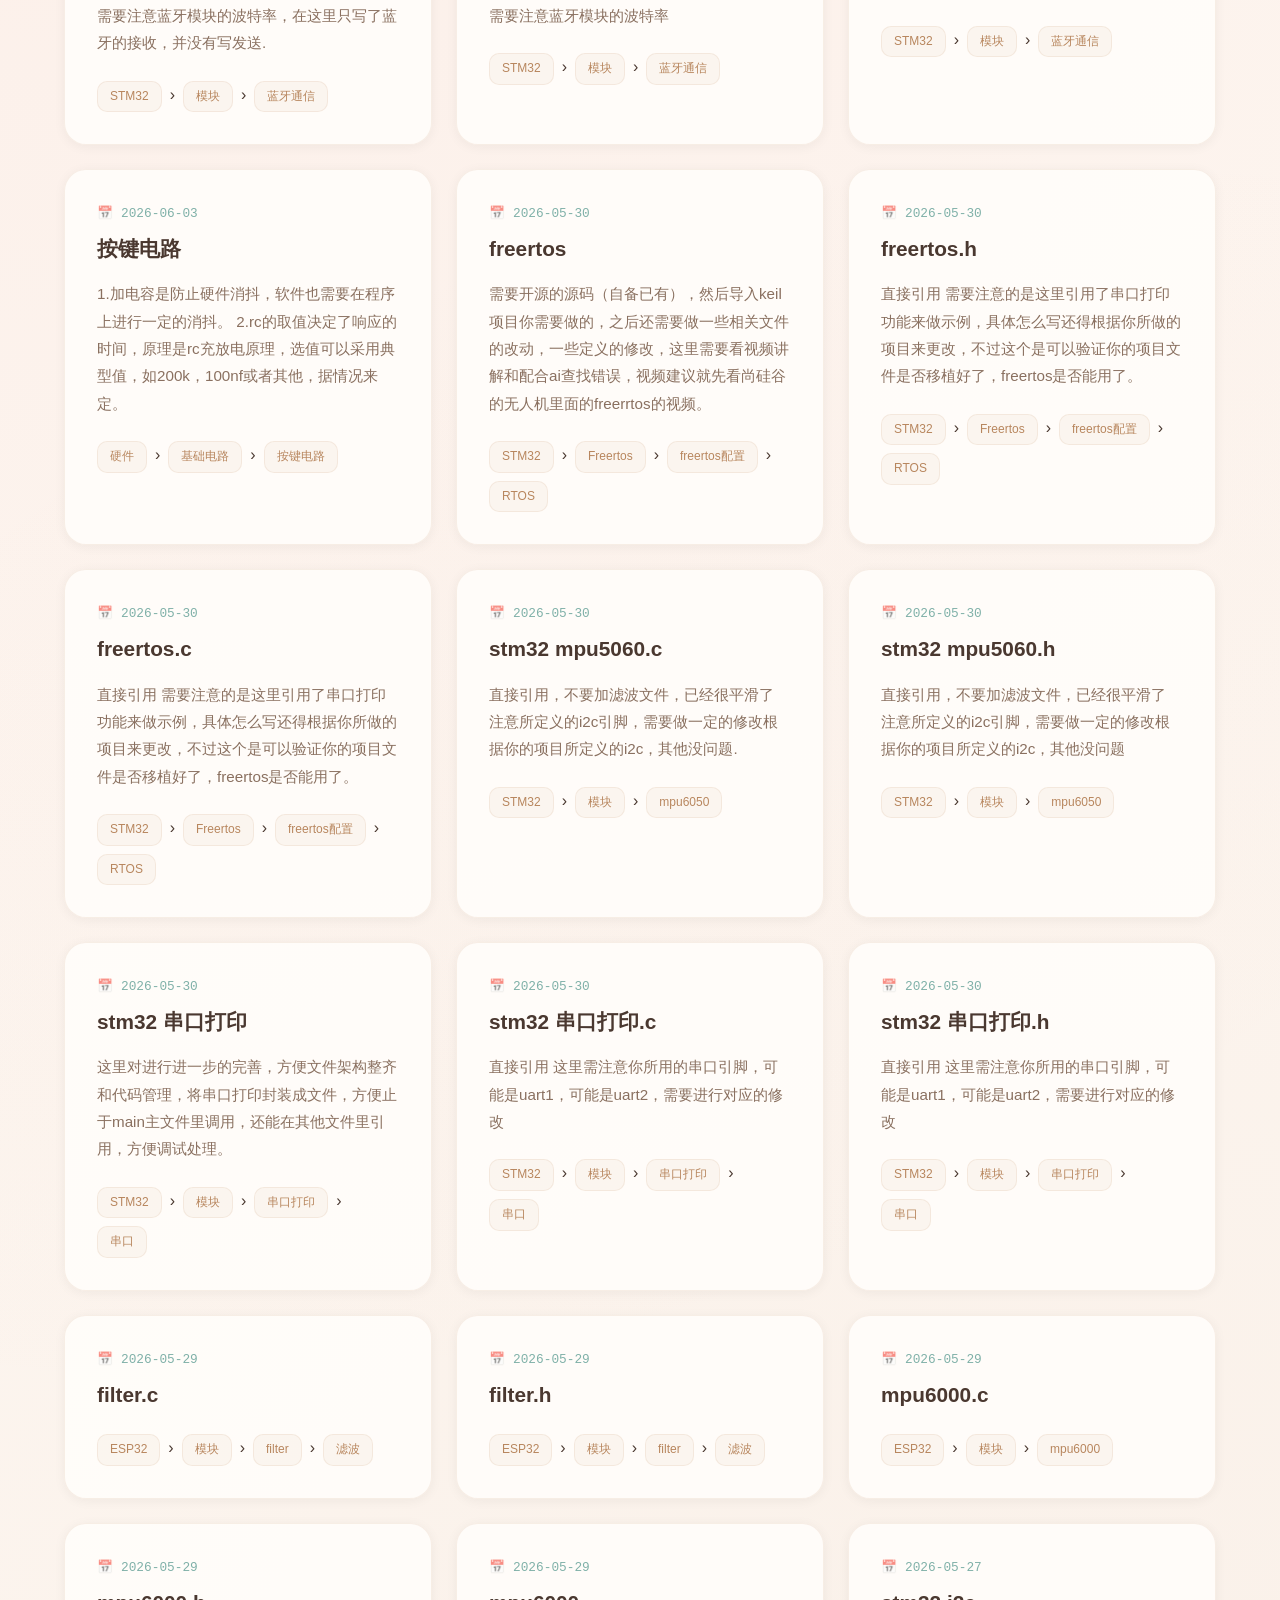
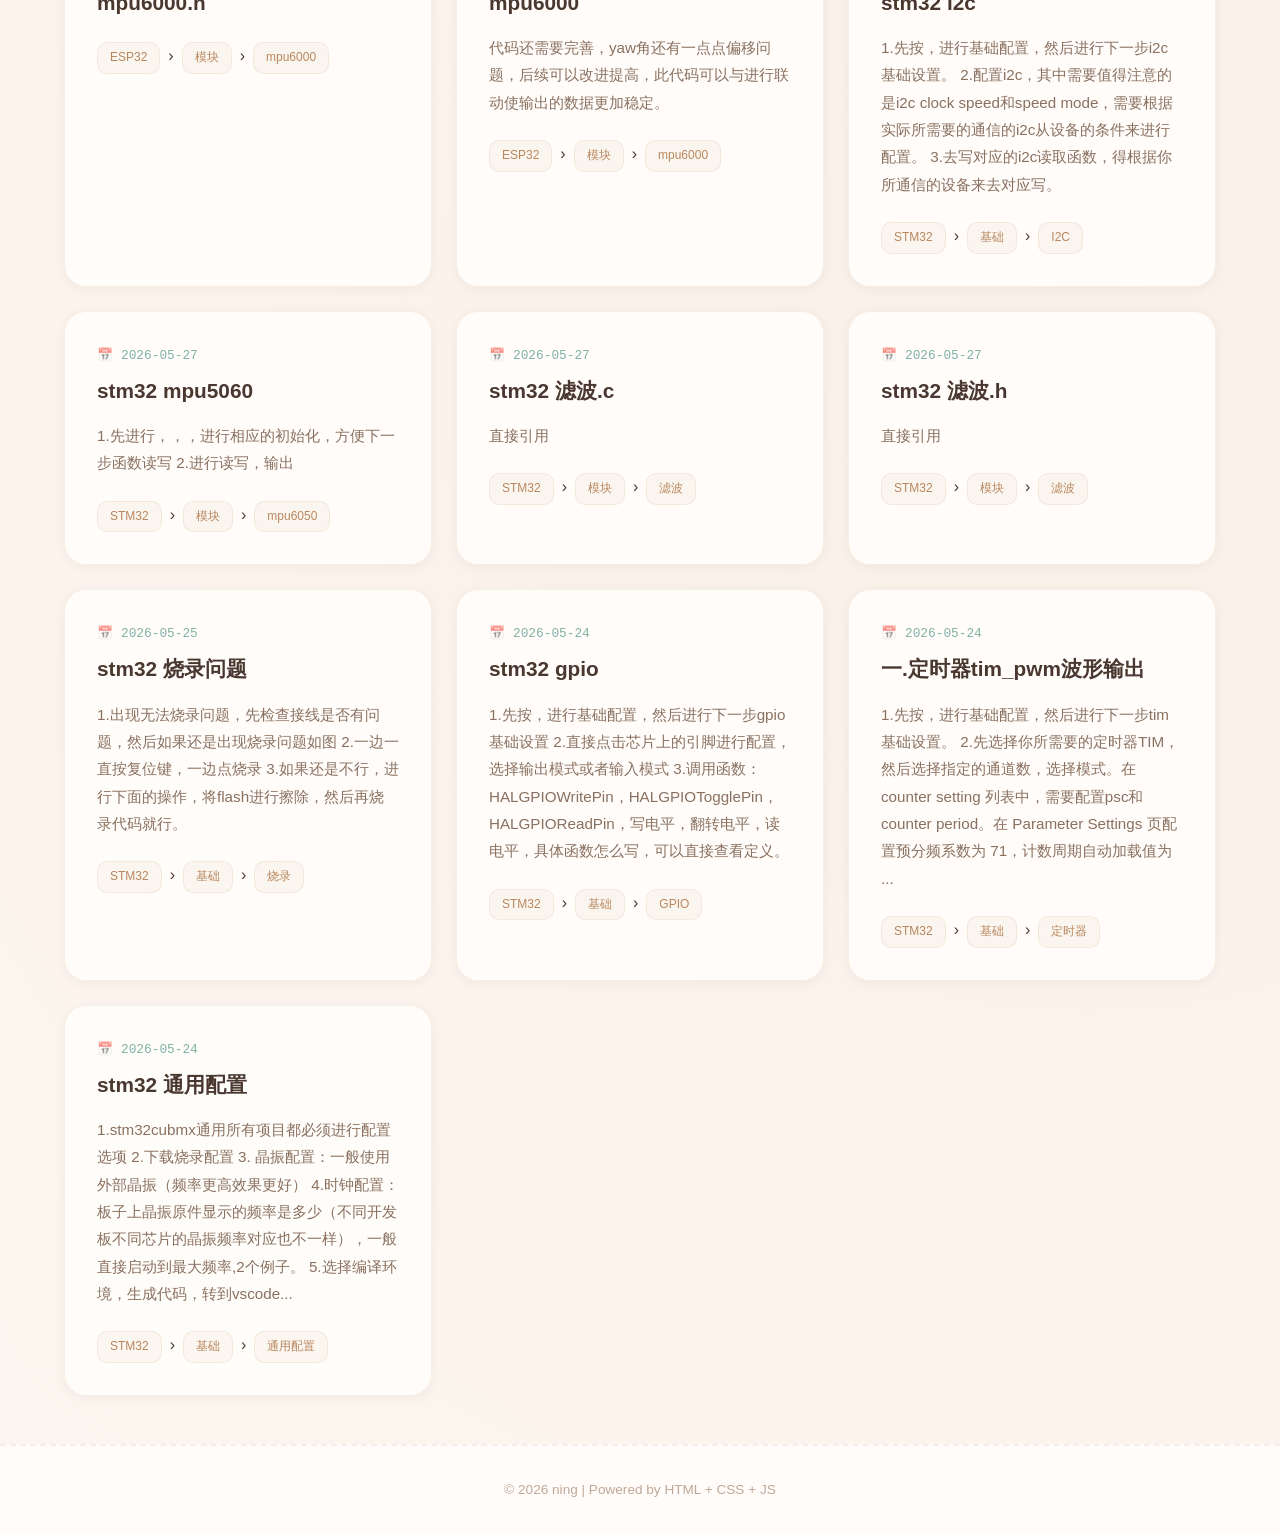
==== commit 913663a0: "style: 从古风二次元改为线条小狗主题" ====
--- a/index.html
+++ b/index.html
@@ -6,7 +6,7 @@
   <title>ning的博客</title>
   <meta name="description" content="ning的个人技术博客">
   <link rel="stylesheet" href="css/style.css">
-  <link rel="icon" href="data:image/svg+xml,<svg xmlns='http://www.w3.org/2000/svg' viewBox='0 0 100 100'><text y='.9em' font-size='90'>⚡</text></svg>">
+  <link rel="icon" href="data:image/svg+xml,<svg xmlns='http://www.w3.org/2000/svg' viewBox='0 0 100 100'><text y='.9em' font-size='90'>🐕</text></svg>">
 </head>
 <body>
   <!-- 导航栏 -->
--- a/css/style.css
+++ b/css/style.css
@@ -1,33 +1,33 @@
-/* ===== 古风二次元主题 ===== */
+/* ===== 线条小狗主题 ===== */
 
 /* CSS 变量 */
 :root {
-  /* 主色调 - 古风暖色 */
-  --bg-primary: #fef8f0;
-  --bg-secondary: #fdf5e6;
-  --bg-card: rgba(255, 255, 255, 0.9);
-  --bg-card-hover: rgba(255, 255, 255, 0.95);
-
-  /* 古风配色 */
-  --accent-red: #c85a5a;
-  --accent-pink: #e8a0b4;
-  --accent-gold: #d4a853;
-  --accent-teal: #6ba3a0;
-  --accent-purple: #9b7cb8;
-  --accent-blue: #6a8caf;
-
-  /* 文字色 */
-  --text-primary: #3d3232;
-  --text-secondary: #7a6b6b;
-  --text-muted: #b0a0a0;
-
-  /* 边框 */
-  --border-color: rgba(200, 90, 90, 0.15);
-  --border-accent: rgba(200, 90, 90, 0.3);
+  /* 主色调 - 暖棕系 */
+  --bg-primary: #fdf6f0;
+  --bg-secondary: #faf0e8;
+  --bg-card: rgba(255, 253, 250, 0.92);
+  --bg-card-hover: rgba(255, 253, 250, 0.96);
+
+  /* 线条小狗配色 */
+  --accent-brown: #b8865e;
+  --accent-coral: #e8827a;
+  --accent-pink: #f5d0c0;
+  --accent-warm: #f0dcc0;
+  --accent-sky: #a8d0d4;
+  --accent-teal: #7fb0a8;
+
+  /* 文字色 - 暖棕 */
+  --text-primary: #4a3830;
+  --text-secondary: #8a7060;
+  --text-muted: #c0a898;
+
+  /* 边框 - 暖棕系 */
+  --border-color: rgba(184, 134, 94, 0.12);
+  --border-accent: rgba(184, 134, 94, 0.25);
 
   /* 阴影 */
-  --shadow-soft: 0 4px 20px rgba(200, 90, 90, 0.08);
-  --shadow-card: 0 2px 15px rgba(0, 0, 0, 0.06);
+  --shadow-soft: 0 4px 20px rgba(184, 134, 94, 0.08);
+  --shadow-card: 0 2px 12px rgba(0, 0, 0, 0.05);
 
   /* 间距 */
   --spacing-xs: 4px;
@@ -37,14 +37,14 @@
   --spacing-xl: 32px;
   --spacing-2xl: 48px;
 
-  /* 圆角 */
-  --radius-sm: 8px;
-  --radius-md: 12px;
-  --radius-lg: 20px;
+  /* 圆角 - 更圆润 */
+  --radius-sm: 10px;
+  --radius-md: 14px;
+  --radius-lg: 22px;
 
   /* 字体 */
   --font-mono: 'Consolas', 'Monaco', monospace;
-  --font-sans: 'Noto Serif SC', 'Source Han Serif CN', '宋体', serif;
+  --font-sans: 'PingFang SC', 'Microsoft YaHei', 'Helvetica Neue', sans-serif;
 
   /* 动画 */
   --transition-fast: 0.2s ease;
@@ -74,12 +74,11 @@
   overflow-x: hidden;
   position: relative;
   background-image:
-    radial-gradient(circle at 10% 20%, rgba(232, 160, 180, 0.1) 0%, transparent 50%),
-    radial-gradient(circle at 90% 80%, rgba(212, 168, 83, 0.08) 0%, transparent 50%),
-    radial-gradient(circle at 50% 50%, rgba(107, 163, 160, 0.05) 0%, transparent 60%);
-}
-
-/* 樱花装饰背景 */
+    radial-gradient(circle at 15% 25%, rgba(232, 130, 122, 0.06) 0%, transparent 50%),
+    radial-gradient(circle at 85% 75%, rgba(184, 134, 94, 0.05) 0%, transparent 50%);
+}
+
+/* 小狗爪印装饰背景 */
 body::before {
   content: '';
   position: fixed;
@@ -87,22 +86,22 @@
   left: 0;
   width: 100%;
   height: 100%;
-  background-image: url("data:image/svg+xml,%3Csvg xmlns='http://www.w3.org/2000/svg' width='60' height='60' viewBox='0 0 60 60'%3E%3Cpath d='M30 5 Q35 15 30 20 Q25 15 30 5' fill='%23e8a0b4' opacity='0.08'/%3E%3Cpath d='M10 35 Q15 45 10 50 Q5 45 10 35' fill='%23e8a0b4' opacity='0.06'/%3E%3Cpath d='M50 25 Q55 35 50 40 Q45 35 50 25' fill='%23e8a0b4' opacity='0.07'/%3E%3C/svg%3E");
+  background-image: url("data:image/svg+xml,%3Csvg xmlns='http://www.w3.org/2000/svg' width='80' height='80' viewBox='0 0 80 80'%3E%3Cg fill='%23b8865e' opacity='0.04'%3E%3Ccircle cx='20' cy='20' r='6'/%3E%3Ccircle cx='35' cy='20' r='6'/%3E%3Ccircle cx='14' cy='30' r='6'/%3E%3Ccircle cx='41' cy='30' r='6'/%3E%3Ccircle cx='27' cy='36' r='7'/%3E%3C/g%3E%3C/svg%3E");
   pointer-events: none;
   z-index: 0;
-  opacity: 0.5;
+  opacity: 0.6;
 }
 
 a {
-  color: var(--accent-red);
+  color: var(--accent-coral);
   text-decoration: none;
   transition: var(--transition-fast);
 }
 
 a:hover {
-  color: var(--accent-pink);
+  color: var(--accent-brown);
   text-decoration: underline;
-  text-decoration-color: var(--accent-pink);
+  text-decoration-color: var(--accent-coral);
   text-underline-offset: 3px;
 }
 
@@ -117,9 +116,9 @@
 
 /* ===== 导航栏 ===== */
 .navbar {
-  background: rgba(254, 248, 240, 0.95);
-  backdrop-filter: blur(10px);
-  border-bottom: 2px solid var(--border-accent);
+  background: rgba(253, 246, 240, 0.92);
+  backdrop-filter: blur(12px);
+  border-bottom: 2px solid var(--border-color);
   position: sticky;
   top: 0;
   z-index: 100;
@@ -134,22 +133,20 @@
 }
 
 .logo {
-  font-family: 'Noto Serif SC', 'Source Han Serif CN', serif;
-  font-size: 1.6rem;
+  font-size: 1.5rem;
   font-weight: 700;
-  color: var(--accent-red);
-  letter-spacing: 3px;
+  color: var(--accent-brown);
+  letter-spacing: 1px;
   position: relative;
-  text-shadow: 1px 1px 2px rgba(200, 90, 90, 0.2);
 }
 
 .logo::after {
-  content: '✦';
+  content: '🐾';
   position: absolute;
-  top: -8px;
-  right: -15px;
-  font-size: 0.6rem;
-  color: var(--accent-gold);
+  top: -12px;
+  right: -22px;
+  font-size: 0.7rem;
+  opacity: 0.5;
 }
 
 .nav-links {
@@ -169,8 +166,8 @@
 }
 
 .nav-links a:hover {
-  color: var(--accent-red);
-  background: rgba(200, 90, 90, 0.05);
+  color: var(--accent-brown);
+  background: rgba(184, 134, 94, 0.06);
   text-decoration: none;
 }
 
@@ -182,8 +179,9 @@
   transform: translateX(-50%);
   width: 0;
   height: 2px;
-  background: var(--accent-red);
+  background: var(--accent-coral);
   transition: var(--transition-normal);
+  border-radius: 2px;
 }
 
 .nav-links a:hover::after,
@@ -192,7 +190,7 @@
 }
 
 .nav-links a.active {
-  color: var(--accent-red);
+  color: var(--accent-brown);
 }
 
 /* 搜索框 */
@@ -200,15 +198,15 @@
   display: flex;
   align-items: center;
   background: rgba(255, 255, 255, 0.8);
-  border: 1px solid var(--border-color);
+  border: 1.5px solid var(--border-color);
   border-radius: 50px;
   padding: var(--spacing-sm) var(--spacing-lg);
   transition: var(--transition-normal);
 }
 
 .search-box:focus-within {
-  border-color: var(--accent-red);
-  box-shadow: 0 0 10px rgba(200, 90, 90, 0.15);
+  border-color: var(--accent-coral);
+  box-shadow: 0 0 12px rgba(232, 130, 122, 0.12);
 }
 
 .search-box svg {
@@ -251,24 +249,23 @@
 }
 
 .hero::before {
-  content: '❀';
+  content: '☁️';
   position: absolute;
-  top: 10px;
+  top: -8px;
   left: 50%;
   transform: translateX(-50%);
-  font-size: 2rem;
-  color: var(--accent-pink);
+  font-size: 2.2rem;
   opacity: 0.3;
 }
 
 .hero h1 {
   font-size: 2.8rem;
   font-weight: 700;
-  color: var(--accent-red);
+  color: var(--accent-brown);
   margin-bottom: var(--spacing-md);
   line-height: 1.3;
-  font-family: 'Noto Serif SC', 'Source Han Serif CN', serif;
-  text-shadow: 2px 2px 4px rgba(200, 90, 90, 0.1);
+  font-family: var(--font-sans);
+  letter-spacing: 2px;
 }
 
 .hero p {
@@ -276,14 +273,13 @@
   font-size: 1.1rem;
   max-width: 600px;
   margin: 0 auto;
-  font-style: italic;
 }
 
 /* ===== 标签云 ===== */
 .tag-cloud {
   display: flex;
-  flex-wrap: wrap;
-  gap: var(--spacing-sm);
+  flex-direction: column;
+  gap: var(--spacing-md);
   margin-bottom: var(--spacing-xl);
   padding: var(--spacing-lg);
   background: var(--bg-card);
@@ -296,8 +292,8 @@
   width: 100%;
   font-family: var(--font-sans);
   font-size: 0.9rem;
-  color: var(--accent-red);
-  margin-bottom: var(--spacing-md);
+  color: var(--accent-brown);
+  margin-bottom: var(--spacing-sm);
   letter-spacing: 2px;
   display: flex;
   align-items: center;
@@ -306,178 +302,181 @@
 }
 
 .tag-cloud-title::before {
-  content: '✦';
-  color: var(--accent-gold);
+  content: '';
+}
+
+/* 顶部工具栏（全部文章） */
+.tag-toolbar {
+  display: flex;
+  align-items: center;
+  gap: var(--spacing-md);
+  padding: var(--spacing-sm) 0;
+  border-bottom: 1px dashed var(--border-color);
+  margin-bottom: var(--spacing-xs);
+}
+
+.tag-all {
+  font-weight: 600;
+  padding: 6px 16px;
+}
+
+.tag-toolbar-info {
   font-size: 0.8rem;
-}
-
+  color: var(--text-muted);
+  font-family: var(--font-mono);
+}
+
+/* 分类卡片 */
+.tag-categories {
+  display: flex;
+  flex-direction: column;
+  gap: var(--spacing-md);
+}
+
+.tag-category {
+  border-radius: var(--radius-md);
+  padding: var(--spacing-md) var(--spacing-md) var(--spacing-sm);
+  background: rgba(255, 255, 255, 0.45);
+  border: 1px solid var(--border-color);
+  transition: var(--transition-fast);
+}
+
+.tag-category:hover {
+  background: rgba(255, 255, 255, 0.65);
+  border-color: var(--border-accent);
+}
+
+.tag-category-header {
+  font-size: 1rem;
+  color: var(--accent-brown);
+  font-weight: 600;
+  margin-bottom: var(--spacing-sm);
+  letter-spacing: 1px;
+  display: flex;
+  align-items: center;
+  gap: var(--spacing-xs);
+}
+
+.tag-category-header .icon {
+  font-size: 0.9rem;
+  opacity: 0.6;
+}
+
+.tag-category-body {
+  display: flex;
+  flex-direction: column;
+  gap: var(--spacing-xs);
+}
+
+.tag-subgroup {
+  display: flex;
+  align-items: flex-start;
+  gap: var(--spacing-sm);
+  padding: 6px 0;
+  border-bottom: 1px dotted rgba(184, 134, 94, 0.08);
+}
+
+.tag-subgroup:last-child {
+  border-bottom: none;
+}
+
+/* 子分组标签（可点击筛选子分类） */
+.tag-sub {
+  background: rgba(184, 134, 94, 0.08);
+  border-color: rgba(184, 134, 94, 0.2);
+  color: var(--accent-brown);
+  flex-shrink: 0;
+}
+
+.tag-sub::before {
+  content: '·';
+  font-size: 0.8rem;
+  color: var(--accent-brown);
+  opacity: 0.5;
+}
+
+.tag-sub:hover,
+.tag-sub.active {
+  background: rgba(184, 134, 94, 0.15);
+  border-color: var(--accent-brown);
+  color: var(--accent-brown);
+}
+
+.tag-sub.active::before {
+  content: '🐾';
+  font-size: 0.7rem;
+  opacity: 0.7;
+}
+
+.tag-subgroup-tags {
+  display: flex;
+  flex-wrap: wrap;
+  gap: var(--spacing-xs);
+  flex: 1;
+}
+
+/* 标签通用样式 */
 .tag {
   display: inline-flex;
   align-items: center;
-  gap: 6px;
-  padding: var(--spacing-sm) var(--spacing-md);
+  gap: 4px;
+  padding: 4px 12px;
   background: rgba(255, 255, 255, 0.8);
   border: 1px solid var(--border-color);
-  border-radius: var(--radius-sm);
-  font-size: 0.85rem;
+  border-radius: 50px;
+  font-size: 0.82rem;
   color: var(--text-secondary);
   cursor: pointer;
   transition: var(--transition-fast);
+  white-space: nowrap;
 }
 
 .tag::before {
-  content: '◈';
+  content: '·';
   font-size: 0.7rem;
-  color: var(--accent-gold);
+  color: var(--text-muted);
 }
 
 .tag:hover,
 .tag.active {
-  background: rgba(200, 90, 90, 0.08);
-  border-color: var(--accent-red);
-  color: var(--accent-red);
-  transform: translateY(-2px);
+  background: rgba(232, 130, 122, 0.08);
+  border-color: var(--accent-coral);
+  color: var(--accent-coral);
+  transform: translateY(-1px);
 }
 
 .tag.active::before {
-  content: '◆';
-  color: var(--accent-red);
-}
-
-/* 标签分组样式 */
-.tag-group {
-  display: flex;
-  flex-wrap: wrap;
-  gap: var(--spacing-sm);
-  margin-bottom: var(--spacing-md);
-  padding-bottom: var(--spacing-md);
-  border-bottom: 1px dashed var(--border-color);
-}
-
-.tag-group:last-child {
-  border-bottom: none;
-  margin-bottom: 0;
-  padding-bottom: 0;
-}
-
-.tag-group-title {
-  width: 100%;
-  font-family: var(--font-sans);
-  font-size: 1rem;
-  color: var(--accent-red);
-  margin-bottom: var(--spacing-sm);
-  display: flex;
-  align-items: center;
-  gap: var(--spacing-sm);
-  font-weight: 600;
-}
-
-.tag-group-title::before {
-  content: '【';
-  color: var(--accent-gold);
-}
-
-.tag-group-title::after {
-  content: '】';
-  color: var(--accent-gold);
-}
-
-/* 子分组样式 */
-.tag-subgroup {
-  width: 100%;
-  display: flex;
-  flex-wrap: wrap;
-  align-items: center;
-  gap: var(--spacing-sm);
-  padding-left: var(--spacing-lg);
-  margin-bottom: var(--spacing-sm);
-  position: relative;
-}
-
-.tag-subgroup::before {
-  content: '├';
-  position: absolute;
-  left: var(--spacing-sm);
-  color: var(--accent-gold);
-  font-family: var(--font-sans);
-  font-size: 0.8rem;
-}
-
-.tag-subgroup:last-child::before {
-  content: '└';
-}
-
-.tag-subgroup-title {
-  font-size: 0.8rem;
+  content: '🐾';
+  font-size: 0.65rem;
+  color: var(--accent-coral);
+}
+
+.tag-keyword {
+  background: rgba(127, 176, 168, 0.08);
+  border-color: rgba(127, 176, 168, 0.2);
   color: var(--accent-teal);
-  min-width: 50px;
-  font-weight: 500;
-}
-
-.tag-sub {
-  background: rgba(200, 90, 90, 0.06);
-  border-color: rgba(200, 90, 90, 0.15);
-  color: var(--accent-red);
-  font-size: 0.8rem;
-}
-
-.tag-sub::before {
-  content: '◆';
-  font-size: 0.6rem;
-}
-
-.tag-sub:hover,
-.tag-sub.active {
-  background: rgba(200, 90, 90, 0.12);
-  border-color: var(--accent-red);
-  color: var(--accent-red);
-}
-
-.tag-keyword {
-  background: rgba(107, 163, 160, 0.08);
-  border-color: rgba(107, 163, 160, 0.15);
-  color: var(--accent-teal);
-  font-size: 0.75rem;
+  font-size: 0.78rem;
 }
 
 .tag-keyword::before {
   content: '·';
-  font-size: 0.8rem;
+  font-size: 0.9rem;
+  color: var(--accent-teal);
+  opacity: 0.5;
 }
 
 .tag-keyword:hover,
 .tag-keyword.active {
-  background: rgba(107, 163, 160, 0.15);
+  background: rgba(127, 176, 168, 0.18);
   border-color: var(--accent-teal);
   color: var(--accent-teal);
 }
 
-/* 文章标签层级显示 */
-.post-tags {
-  display: flex;
-  flex-wrap: wrap;
-  gap: var(--spacing-sm);
-  align-items: center;
-}
-
-.post-tag {
-  font-size: 0.75rem;
-  padding: 4px 12px;
-  background: rgba(0, 240, 255, 0.08);
-  border: 1px solid rgba(0, 240, 255, 0.15);
-  border-radius: var(--radius-sm);
-  color: var(--neon-cyan);
-  transition: var(--transition-fast);
-}
-
-.post-tag:hover {
-  background: rgba(0, 240, 255, 0.15);
-  box-shadow: 0 0 10px rgba(0, 240, 255, 0.2);
-}
-
-.post-tag-separator {
-  color: var(--accent-gold);
-  font-size: 0.7rem;
+.tag-keyword.active::before {
+  content: '🐾';
+  font-size: 0.65rem;
+  color: var(--accent-teal);
+  opacity: 0.7;
 }
 
 /* ===== 文章卡片 ===== */
@@ -508,7 +507,7 @@
   left: 0;
   right: 0;
   height: 3px;
-  background: linear-gradient(90deg, var(--accent-red), var(--accent-gold), var(--accent-pink));
+  background: linear-gradient(90deg, var(--accent-coral), var(--accent-warm), var(--accent-sky));
   transform: scaleX(0);
   transform-origin: left;
   transition: var(--transition-normal);
@@ -516,7 +515,7 @@
 
 .post-card:hover {
   background: var(--bg-card-hover);
-  border-color: var(--accent-red);
+  border-color: var(--accent-brown);
   box-shadow: var(--shadow-soft);
   transform: translateY(-5px);
 }
@@ -526,7 +525,7 @@
 }
 
 .post-date {
-  font-family: var(--font-sans);
+  font-family: var(--font-mono);
   font-size: 0.8rem;
   color: var(--accent-teal);
   margin-bottom: var(--spacing-sm);
@@ -536,9 +535,9 @@
 }
 
 .post-date::before {
-  content: '❀';
-  font-size: 0.9rem;
-  color: var(--accent-pink);
+  content: '📅';
+  font-size: 0.8rem;
+  opacity: 0.6;
 }
 
 .post-title {
@@ -552,7 +551,7 @@
 }
 
 .post-card:hover .post-title {
-  color: var(--accent-red);
+  color: var(--accent-brown);
 }
 
 .post-summary {
@@ -571,15 +570,15 @@
 .post-tag {
   font-size: 0.75rem;
   padding: 4px 12px;
-  background: rgba(200, 90, 90, 0.06);
-  border: 1px solid rgba(200, 90, 90, 0.12);
+  background: rgba(184, 134, 94, 0.06);
+  border: 1px solid rgba(184, 134, 94, 0.12);
   border-radius: var(--radius-sm);
-  color: var(--accent-red);
+  color: var(--accent-brown);
   transition: var(--transition-fast);
 }
 
 .post-tag:hover {
-  background: rgba(200, 90, 90, 0.1);
+  background: rgba(184, 134, 94, 0.12);
 }
 
 /* ===== 文章详情页 ===== */
@@ -592,13 +591,13 @@
 }
 
 .post-header::after {
-  content: '❀';
+  content: '🐾';
   position: absolute;
-  bottom: -10px;
+  bottom: -12px;
   left: 50%;
   transform: translateX(-50%);
-  font-size: 1.2rem;
-  color: var(--accent-pink);
+  font-size: 1rem;
+  opacity: 0.4;
   background: var(--bg-primary);
   padding: 0 10px;
 }
@@ -606,10 +605,10 @@
 .post-header h1 {
   font-size: 2.5rem;
   font-weight: 700;
-  color: var(--accent-red);
+  color: var(--accent-brown);
   margin-bottom: var(--spacing-md);
   line-height: 1.4;
-  font-family: 'Noto Serif SC', 'Source Han Serif CN', serif;
+  font-family: var(--font-sans);
 }
 
 .post-meta {
@@ -636,7 +635,7 @@
 .post-content h1,
 .post-content h2,
 .post-content h3 {
-  color: var(--accent-red);
+  color: var(--accent-brown);
   margin-top: var(--spacing-2xl);
   margin-bottom: var(--spacing-md);
   font-weight: 600;
@@ -648,12 +647,12 @@
 .post-content h1::before,
 .post-content h2::before,
 .post-content h3::before {
-  content: '◆';
+  content: '🐾';
   position: absolute;
-  left: 0;
-  top: 0;
-  color: var(--accent-gold);
+  left: -4px;
+  top: 2px;
   font-size: 0.8rem;
+  opacity: 0.4;
 }
 
 /* 图片样式 */
@@ -696,21 +695,21 @@
 }
 
 .post-content li::marker {
-  color: var(--neon-cyan);
+  color: var(--accent-coral);
 }
 
 .post-content code {
   font-family: var(--font-mono);
-  background: rgba(200, 90, 90, 0.08);
+  background: rgba(184, 134, 94, 0.08);
   padding: 2px 8px;
   border-radius: var(--radius-sm);
   font-size: 0.9em;
   color: var(--accent-teal);
-  border: 1px solid rgba(200, 90, 90, 0.1);
+  border: 1px solid rgba(184, 134, 94, 0.1);
 }
 
 .post-content pre {
-  background: rgba(254, 248, 240, 0.8);
+  background: rgba(253, 246, 240, 0.8);
   border: 1px solid var(--border-color);
   border-radius: var(--radius-md);
   padding: var(--spacing-lg);
@@ -724,7 +723,7 @@
   position: absolute;
   top: 0;
   right: 0;
-  background: var(--accent-red);
+  background: var(--accent-brown);
   color: white;
   padding: 2px 10px;
   font-size: 0.7rem;
@@ -739,13 +738,12 @@
 }
 
 .post-content blockquote {
-  border-left: 3px solid var(--accent-gold);
+  border-left: 3px solid var(--accent-warm);
   padding: var(--spacing-md) var(--spacing-lg);
   margin-bottom: var(--spacing-lg);
-  background: rgba(212, 168, 83, 0.05);
+  background: rgba(240, 220, 192, 0.15);
   border-radius: 0 var(--radius-md) var(--radius-md) 0;
   color: var(--text-secondary);
-  font-style: italic;
 }
 
 .post-content table {
@@ -764,8 +762,8 @@
 }
 
 .post-content th {
-  background: rgba(200, 90, 90, 0.08);
-  color: var(--accent-red);
+  background: rgba(184, 134, 94, 0.08);
+  color: var(--accent-brown);
   font-weight: 600;
 }
 
@@ -781,14 +779,14 @@
 }
 
 .post-content strong {
-  color: var(--accent-red);
+  color: var(--accent-brown);
   font-weight: 600;
 }
 
 .post-content a {
   color: var(--accent-teal);
   text-decoration: underline;
-  text-decoration-color: rgba(107, 163, 160, 0.3);
+  text-decoration-color: rgba(127, 176, 168, 0.3);
   text-underline-offset: 3px;
 }
 
@@ -819,7 +817,7 @@
 }
 
 .post-nav a:hover {
-  border-color: var(--accent-red);
+  border-color: var(--accent-brown);
   box-shadow: var(--shadow-soft);
   transform: translateY(-4px);
   text-decoration: none;
@@ -855,7 +853,7 @@
 .toc-title {
   font-family: var(--font-sans);
   font-size: 0.9rem;
-  color: var(--accent-red);
+  color: var(--accent-brown);
   letter-spacing: 2px;
   margin-bottom: var(--spacing-md);
   padding-bottom: var(--spacing-sm);
@@ -864,8 +862,9 @@
 }
 
 .toc-title::before {
-  content: '✦ ';
-  color: var(--accent-gold);
+  content: '🐾 ';
+  font-size: 0.8rem;
+  opacity: 0.5;
 }
 
 .toc-list {
@@ -887,8 +886,8 @@
 
 .toc-list a:hover,
 .toc-list a.active {
-  color: var(--accent-red);
-  background: rgba(200, 90, 90, 0.05);
+  color: var(--accent-brown);
+  background: rgba(184, 134, 94, 0.05);
   text-decoration: none;
 }
 
@@ -910,15 +909,14 @@
 .about-header h1 {
   font-size: 2.8rem;
   font-weight: 700;
-  color: var(--accent-red);
+  color: var(--accent-brown);
   margin-bottom: var(--spacing-md);
-  font-family: 'Noto Serif SC', 'Source Han Serif CN', serif;
+  font-family: var(--font-sans);
 }
 
 .about-header p {
   color: var(--text-secondary);
   font-size: 1.1rem;
-  font-style: italic;
 }
 
 .about-content {
@@ -938,7 +936,7 @@
 }
 
 .about-text strong {
-  color: var(--accent-red);
+  color: var(--accent-brown);
 }
 
 .skills-section {
@@ -952,7 +950,7 @@
 .skills-title {
   font-family: var(--font-sans);
   font-size: 1rem;
-  color: var(--accent-red);
+  color: var(--accent-brown);
   margin-bottom: var(--spacing-lg);
   display: flex;
   align-items: center;
@@ -961,13 +959,9 @@
 }
 
 .skills-title::before {
-  content: '【';
-  color: var(--accent-gold);
-}
-
-.skills-title::after {
-  content: '】';
-  color: var(--accent-gold);
+  content: '🐾 ';
+  font-size: 0.9rem;
+  opacity: 0.5;
 }
 
 .skill-item {
@@ -984,14 +978,14 @@
 
 .skill-bar {
   height: 8px;
-  background: rgba(200, 90, 90, 0.08);
+  background: rgba(184, 134, 94, 0.08);
   border-radius: 4px;
   overflow: hidden;
 }
 
 .skill-fill {
   height: 100%;
-  background: linear-gradient(90deg, var(--accent-red), var(--accent-pink));
+  background: linear-gradient(90deg, var(--accent-coral), var(--accent-brown));
   border-radius: 4px;
   transition: width 1.5s cubic-bezier(0.4, 0, 0.2, 1);
   position: relative;
@@ -1014,7 +1008,7 @@
 
 .contact-section h2 {
   font-size: 1.5rem;
-  color: var(--accent-red);
+  color: var(--accent-brown);
   margin-bottom: var(--spacing-lg);
   font-family: var(--font-sans);
 }
@@ -1039,8 +1033,8 @@
 }
 
 .contact-link:hover {
-  border-color: var(--accent-red);
-  color: var(--accent-red);
+  border-color: var(--accent-brown);
+  color: var(--accent-brown);
   box-shadow: var(--shadow-soft);
   transform: translateY(-4px);
   text-decoration: none;
@@ -1060,9 +1054,8 @@
   font-size: 0.85rem;
 }
 
-.footer .neon-text {
-  color: var(--accent-red);
-  font-weight: 600;
+.footer .paw {
+  color: var(--accent-coral);
 }
 
 /* ===== 空状态 ===== */
@@ -1092,12 +1085,13 @@
   display: flex;
   align-items: center;
   justify-content: center;
-  color: var(--accent-red);
+  color: var(--accent-brown);
   cursor: pointer;
   opacity: 0;
   visibility: hidden;
   transition: var(--transition-normal);
   z-index: 99;
+  font-size: 0.9rem;
 }
 
 .back-to-top.visible {
@@ -1106,7 +1100,7 @@
 }
 
 .back-to-top:hover {
-  background: var(--accent-red);
+  background: var(--accent-brown);
   color: white;
   box-shadow: var(--shadow-soft);
   transform: translateY(-4px);
@@ -1129,9 +1123,10 @@
   to { opacity: 1; }
 }
 
-@keyframes float {
-  0%, 100% { transform: translateY(0); }
-  50% { transform: translateY(-5px); }
+@keyframes wag {
+  0%, 100% { transform: rotate(0deg); }
+  25% { transform: rotate(-5deg); }
+  75% { transform: rotate(5deg); }
 }
 
 .animate-in {
@@ -1144,7 +1139,6 @@
   .toc {
     display: none;
   }
-
   .posts-grid {
     grid-template-columns: repeat(auto-fill, minmax(300px, 1fr));
   }
@@ -1154,11 +1148,9 @@
   .navbar .container {
     flex-wrap: wrap;
   }
-
   .menu-toggle {
     display: block;
   }
-
   .nav-links {
     display: none;
     width: 100%;
@@ -1168,45 +1160,35 @@
     border-top: 1px solid var(--border-color);
     margin-top: var(--spacing-md);
   }
-
   .nav-links.active {
     display: flex;
   }
-
   .search-box {
     width: 100%;
     order: 3;
   }
-
   .search-box input {
     width: 100%;
   }
-
   .hero h1 {
     font-size: 2rem;
   }
-
   .posts-grid {
     grid-template-columns: 1fr;
   }
-
   .about-content {
     grid-template-columns: 1fr;
   }
-
   .post-header h1 {
     font-size: 1.8rem;
   }
-
   .contact-links {
     flex-direction: column;
     align-items: center;
   }
-
   .post-nav {
     flex-direction: column;
   }
-
   .post-nav a {
     max-width: 100%;
   }
@@ -1216,15 +1198,12 @@
   .container {
     padding: 0 var(--spacing-md);
   }
-
   .post-card {
     padding: var(--spacing-lg);
   }
-
   .logo {
     font-size: 1.2rem;
   }
-
   .hero h1 {
     font-size: 1.6rem;
   }
@@ -1246,11 +1225,11 @@
 }
 
 ::-webkit-scrollbar-thumb:hover {
-  background: var(--accent-red);
+  background: var(--accent-coral);
 }
 
 /* ===== 选中文字样式 ===== */
 ::selection {
-  background: rgba(200, 90, 90, 0.2);
+  background: rgba(232, 130, 122, 0.2);
   color: var(--text-primary);
-}
+}
